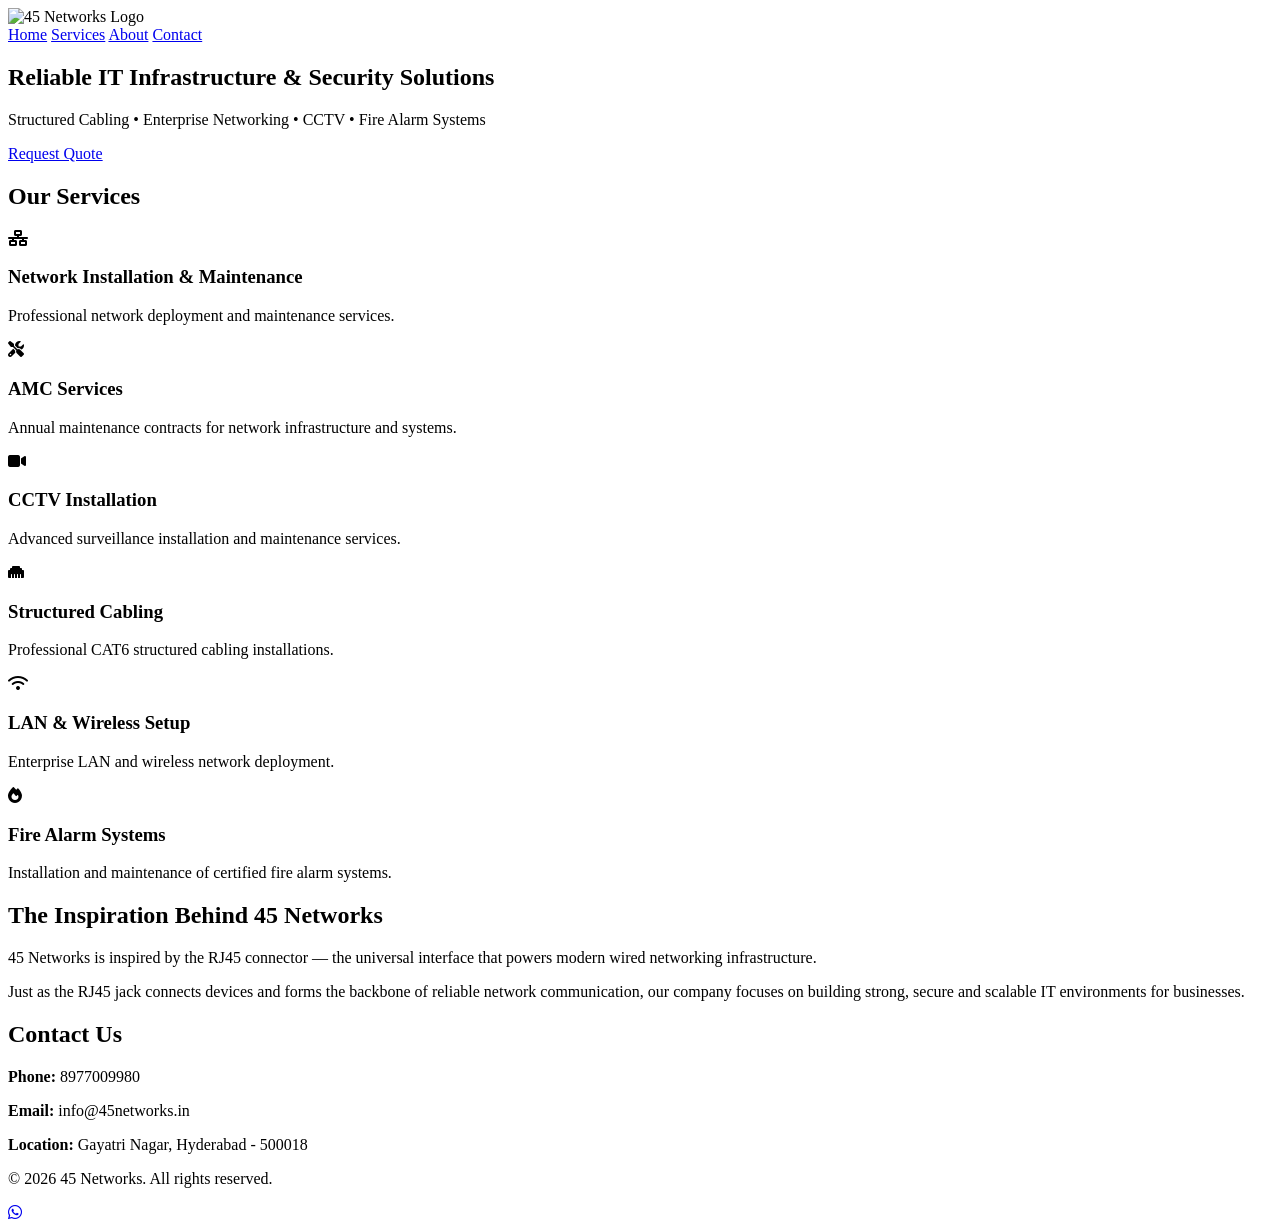
==== index.html @ cd9ead73 "Add files via upload" ====
<!DOCTYPE html>
<html lang="en">

<head>
<meta charset="UTF-8">
<meta name="viewport" content="width=device-width, initial-scale=1.0">

<title>45 Networks | IT Infrastructure Solutions</title>

<link rel="stylesheet" href="css/style.css">

<link rel="stylesheet"
href="https://cdnjs.cloudflare.com/ajax/libs/font-awesome/6.5.0/css/all.min.css">

</head>

<body>

<header>

<div class="container header-container">

<img src="images/logo.png" alt="45 Networks Logo" class="logo">

<nav>
<a href="#">Home</a>
<a href="#services">Services</a>
<a href="#about">About</a>
<a href="#contact">Contact</a>
</nav>

</div>

</header>


<section class="hero">

<div class="container">

<h1>Reliable IT Infrastructure & Security Solutions</h1>

<p>
Structured Cabling • Enterprise Networking • CCTV • Fire Alarm Systems
</p>

<a href="#contact" class="btn">Request Quote</a>

</div>

</section>


<section class="services" id="services">

<div class="container">

<h2>Our Services</h2>

<div class="grid">

<div class="card">
<i class="fa-solid fa-network-wired"></i>
<h3>Network Installation & Maintenance</h3>
<p>Professional network deployment and maintenance services.</p>
</div>

<div class="card">
<i class="fa-solid fa-screwdriver-wrench"></i>
<h3>AMC Services</h3>
<p>Annual maintenance contracts for network infrastructure and systems.</p>
</div>

<div class="card">
<i class="fa-solid fa-video"></i>
<h3>CCTV Installation</h3>
<p>Advanced surveillance installation and maintenance services.</p>
</div>

<div class="card">
<i class="fa-solid fa-ethernet"></i>
<h3>Structured Cabling</h3>
<p>Professional CAT6 structured cabling installations.</p>
</div>

<div class="card">
<i class="fa-solid fa-wifi"></i>
<h3>LAN & Wireless Setup</h3>
<p>Enterprise LAN and wireless network deployment.</p>
</div>

<div class="card">
<i class="fa-solid fa-fire"></i>
<h3>Fire Alarm Systems</h3>
<p>Installation and maintenance of certified fire alarm systems.</p>
</div>

</div>

</div>

</section>


<section class="about" id="about">

<div class="container">

<h2>The Inspiration Behind 45 Networks</h2>

<p>
45 Networks is inspired by the RJ45 connector — the universal interface
that powers modern wired networking infrastructure.
</p>

<p>
Just as the RJ45 jack connects devices and forms the backbone of
reliable network communication, our company focuses on building strong,
secure and scalable IT environments for businesses.
</p>

</div>

</section>


<section class="contact" id="contact">

<div class="container">

<h2>Contact Us</h2>

<p><strong>Phone:</strong> 8977009980</p>

<p><strong>Email:</strong> info@45networks.in</p>

<p><strong>Location:</strong> Gayatri Nagar, Hyderabad - 500018</p>

</div>

</section>


<footer>

<div class="container">

<p>© 2026 45 Networks. All rights reserved.</p>

</div>

</footer>


<a href="https://wa.me/918977009980" class="whatsapp">
<i class="fa-brands fa-whatsapp"></i>
</a>


</body>
</html>
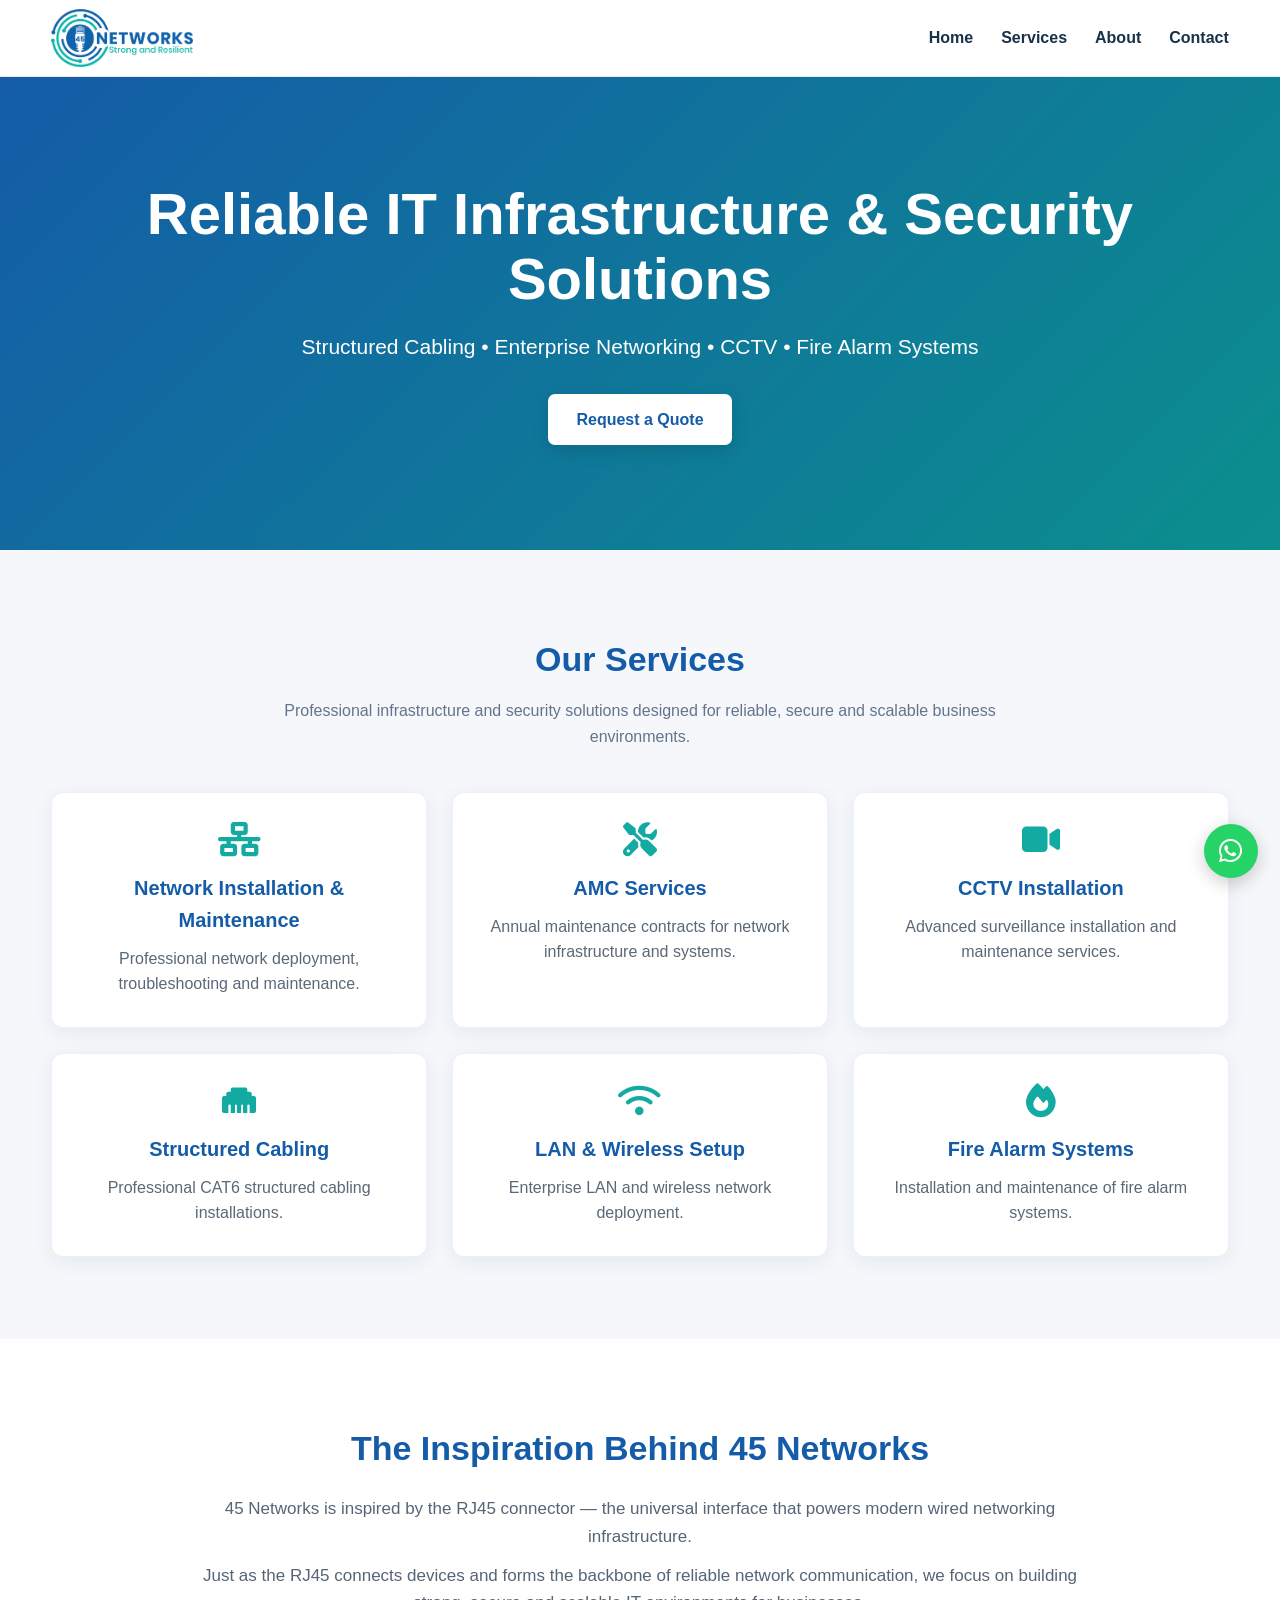
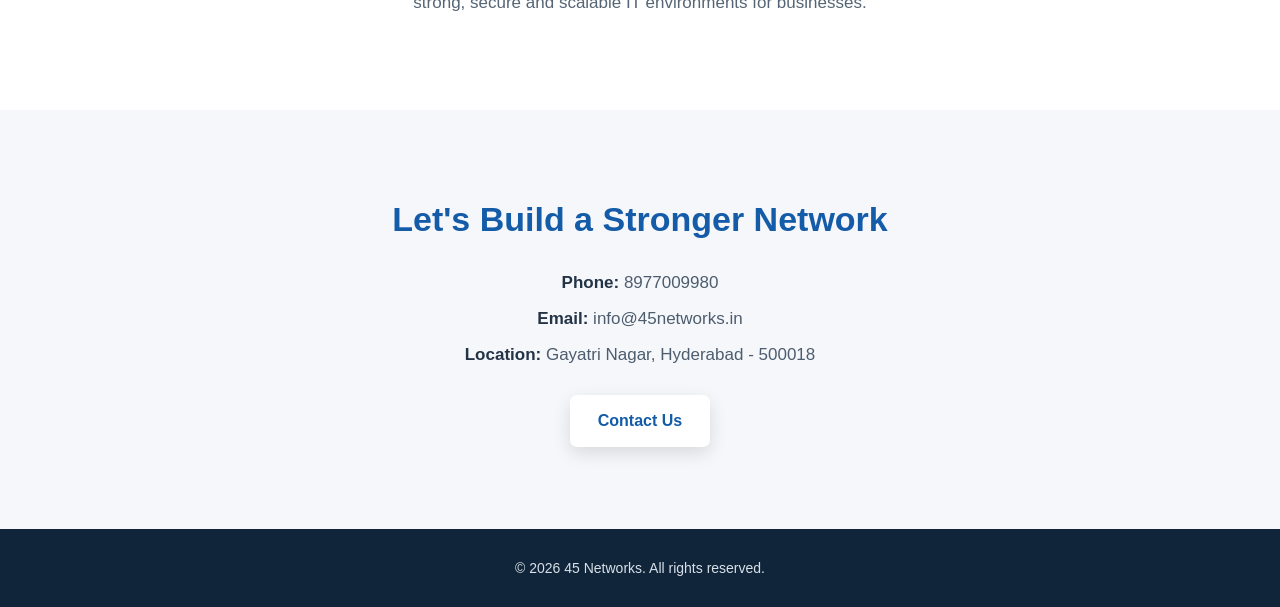
==== commit 22f12f69: "Add files via upload" ====
--- a/index.html
+++ b/index.html
@@ -1,161 +1,56 @@
 <!DOCTYPE html>
 <html lang="en">
-
 <head>
 <meta charset="UTF-8">
 <meta name="viewport" content="width=device-width, initial-scale=1.0">
+<title>45 Networks | IT Infrastructure & Security Solutions</title>
+<meta name="description" content="45 Networks provides enterprise networking, structured cabling, CCTV, fire alarm, LAN, wireless and AMC services.">
+<link rel="stylesheet" href="css/style.css">
+<link rel="stylesheet" href="https://cdnjs.cloudflare.com/ajax/libs/font-awesome/6.5.0/css/all.min.css">
+</head>
+<body>
+<header><div class="container header-container">
+<a href="index.html"><img src="images/logo.png" alt="45 Networks Logo" class="logo"></a>
+<nav>
+<a href="index.html">Home</a>
+<a href="services.html">Services</a>
+<a href="about.html">About</a>
+<a href="contact.html">Contact</a>
+</nav>
+</div></header>
 
-<title>45 Networks | IT Infrastructure Solutions</title>
+<section class="hero"><div class="container">
+<h1>Reliable IT Infrastructure &amp; Security Solutions</h1>
+<p>Structured Cabling &bull; Enterprise Networking &bull; CCTV &bull; Fire Alarm Systems</p>
+<a href="contact.html" class="btn">Request a Quote</a>
+</div></section>
 
-<link rel="stylesheet" href="css/style.css">
+<section class="services" id="services"><div class="container">
+<h2 class="section-title">Our Services</h2>
+<p class="section-subtitle">Professional infrastructure and security solutions designed for reliable, secure and scalable business environments.</p>
+<div class="grid">
+<div class="card"><i class="fa-solid fa-network-wired"></i><h3>Network Installation &amp; Maintenance</h3><p>Professional network deployment, troubleshooting and maintenance.</p></div>
+<div class="card"><i class="fa-solid fa-screwdriver-wrench"></i><h3>AMC Services</h3><p>Annual maintenance contracts for network infrastructure and systems.</p></div>
+<div class="card"><i class="fa-solid fa-video"></i><h3>CCTV Installation</h3><p>Advanced surveillance installation and maintenance services.</p></div>
+<div class="card"><i class="fa-solid fa-ethernet"></i><h3>Structured Cabling</h3><p>Professional CAT6 structured cabling installations.</p></div>
+<div class="card"><i class="fa-solid fa-wifi"></i><h3>LAN &amp; Wireless Setup</h3><p>Enterprise LAN and wireless network deployment.</p></div>
+<div class="card"><i class="fa-solid fa-fire"></i><h3>Fire Alarm Systems</h3><p>Installation and maintenance of fire alarm systems.</p></div>
+</div></div></section>
 
-<link rel="stylesheet"
-href="https://cdnjs.cloudflare.com/ajax/libs/font-awesome/6.5.0/css/all.min.css">
+<section class="about"><div class="container about-inner">
+<h2>The Inspiration Behind 45 Networks</h2>
+<p>45 Networks is inspired by the RJ45 connector — the universal interface that powers modern wired networking infrastructure.</p>
+<p>Just as the RJ45 connects devices and forms the backbone of reliable network communication, we focus on building strong, secure and scalable IT environments for businesses.</p>
+</div></section>
 
-</head>
+<section class="contact"><div class="container">
+<h2>Let's Build a Stronger Network</h2>
+<p><strong>Phone:</strong> 8977009980</p>
+<p><strong>Email:</strong> info@45networks.in</p>
+<p><strong>Location:</strong> Gayatri Nagar, Hyderabad - 500018</p>
+<a href="contact.html" class="btn" style="margin-top:18px">Contact Us</a>
+</div></section>
 
-<body>
-
-<header>
-
-<div class="container header-container">
-
-<img src="images/logo.png" alt="45 Networks Logo" class="logo">
-
-<nav>
-<a href="#">Home</a>
-<a href="#services">Services</a>
-<a href="#about">About</a>
-<a href="#contact">Contact</a>
-</nav>
-
-</div>
-
-</header>
-
-
-<section class="hero">
-
-<div class="container">
-
-<h1>Reliable IT Infrastructure & Security Solutions</h1>
-
-<p>
-Structured Cabling • Enterprise Networking • CCTV • Fire Alarm Systems
-</p>
-
-<a href="#contact" class="btn">Request Quote</a>
-
-</div>
-
-</section>
-
-
-<section class="services" id="services">
-
-<div class="container">
-
-<h2>Our Services</h2>
-
-<div class="grid">
-
-<div class="card">
-<i class="fa-solid fa-network-wired"></i>
-<h3>Network Installation & Maintenance</h3>
-<p>Professional network deployment and maintenance services.</p>
-</div>
-
-<div class="card">
-<i class="fa-solid fa-screwdriver-wrench"></i>
-<h3>AMC Services</h3>
-<p>Annual maintenance contracts for network infrastructure and systems.</p>
-</div>
-
-<div class="card">
-<i class="fa-solid fa-video"></i>
-<h3>CCTV Installation</h3>
-<p>Advanced surveillance installation and maintenance services.</p>
-</div>
-
-<div class="card">
-<i class="fa-solid fa-ethernet"></i>
-<h3>Structured Cabling</h3>
-<p>Professional CAT6 structured cabling installations.</p>
-</div>
-
-<div class="card">
-<i class="fa-solid fa-wifi"></i>
-<h3>LAN & Wireless Setup</h3>
-<p>Enterprise LAN and wireless network deployment.</p>
-</div>
-
-<div class="card">
-<i class="fa-solid fa-fire"></i>
-<h3>Fire Alarm Systems</h3>
-<p>Installation and maintenance of certified fire alarm systems.</p>
-</div>
-
-</div>
-
-</div>
-
-</section>
-
-
-<section class="about" id="about">
-
-<div class="container">
-
-<h2>The Inspiration Behind 45 Networks</h2>
-
-<p>
-45 Networks is inspired by the RJ45 connector — the universal interface
-that powers modern wired networking infrastructure.
-</p>
-
-<p>
-Just as the RJ45 jack connects devices and forms the backbone of
-reliable network communication, our company focuses on building strong,
-secure and scalable IT environments for businesses.
-</p>
-
-</div>
-
-</section>
-
-
-<section class="contact" id="contact">
-
-<div class="container">
-
-<h2>Contact Us</h2>
-
-<p><strong>Phone:</strong> 8977009980</p>
-
-<p><strong>Email:</strong> info@45networks.in</p>
-
-<p><strong>Location:</strong> Gayatri Nagar, Hyderabad - 500018</p>
-
-</div>
-
-</section>
-
-
-<footer>
-
-<div class="container">
-
-<p>© 2026 45 Networks. All rights reserved.</p>
-
-</div>
-
-</footer>
-
-
-<a href="https://wa.me/918977009980" class="whatsapp">
-<i class="fa-brands fa-whatsapp"></i>
-</a>
-
-
-</body>
-</html>+<footer><div class="container"><p>&copy; 2026 45 Networks. All rights reserved.</p></div></footer>
+<a href="https://wa.me/918977009980" class="whatsapp" aria-label="Chat on WhatsApp"><i class="fa-brands fa-whatsapp"></i></a>
+</body></html>
--- a/css/style.css
+++ b/css/style.css
@@ -0,0 +1,66 @@
+
+*{margin:0;padding:0;box-sizing:border-box}
+html{scroll-behavior:smooth}
+body{font-family:Arial,Helvetica,sans-serif;background:#f5f7fb;color:#243447;line-height:1.6}
+a{color:inherit}
+.container{width:min(92%,1200px);margin:auto}
+
+header{background:#fff;border-bottom:1px solid #e6ebf0;position:sticky;top:0;z-index:1000}
+.header-container{min-height:76px;display:flex;align-items:center;justify-content:space-between;gap:25px}
+.logo{display:block;width:auto;height:58px;max-width:330px;object-fit:contain}
+nav{display:flex;align-items:center;gap:28px}
+nav a{text-decoration:none;color:#18324a;font-weight:600}
+nav a:hover{color:#12aaa1}
+
+.hero{background:linear-gradient(135deg,#145ca8 0%,#0b8f8d 100%);color:#fff;padding:105px 0;text-align:center}
+.hero h1{font-size:clamp(34px,5vw,58px);line-height:1.12;margin-bottom:18px}
+.hero p{font-size:clamp(17px,2vw,21px);margin:0 auto 30px;max-width:850px}
+.btn{display:inline-block;background:#fff;color:#145ca8;padding:13px 28px;border-radius:7px;text-decoration:none;font-weight:700;box-shadow:0 6px 18px rgba(0,0,0,.12)}
+.btn:hover{background:#eafaf8;color:#0b8f8d}
+
+section{scroll-margin-top:90px}
+.services{padding:82px 0}
+.section-title{text-align:center;color:#145ca8;font-size:34px;margin-bottom:12px}
+.section-subtitle{text-align:center;color:#64748b;max-width:760px;margin:0 auto 42px}
+.grid{display:grid;grid-template-columns:repeat(3,1fr);gap:25px}
+.card{background:#fff;padding:30px 25px;border-radius:12px;box-shadow:0 5px 20px rgba(20,45,70,.07);border:1px solid #edf1f5;text-align:center;transition:.2s}
+.card:hover{transform:translateY(-4px);box-shadow:0 10px 28px rgba(20,45,70,.12)}
+.card i{font-size:34px;color:#12aaa1;margin-bottom:15px}
+.card h3{color:#145ca8;margin-bottom:10px;font-size:20px}
+.card p{color:#5b6876}
+
+.about{padding:82px 0;background:#fff}
+.about-inner{max-width:900px;margin:auto;text-align:center}
+.about h2{color:#145ca8;font-size:34px;margin-bottom:20px}
+.about p{color:#566575;margin:12px 0;font-size:17px}
+
+.contact{padding:82px 0;text-align:center;background:#f5f7fb}
+.contact h2{color:#145ca8;font-size:34px;margin-bottom:22px}
+.contact p{font-size:17px;margin:9px 0;color:#4d5d6d}
+.contact strong{color:#243447}
+
+.page-hero{padding:70px 0;background:linear-gradient(135deg,#145ca8,#0b8f8d);color:#fff;text-align:center}
+.page-hero h1{font-size:44px;margin-bottom:10px}
+.page-content{padding:75px 0;min-height:55vh}
+.page-content h2{color:#145ca8;margin:30px 0 10px}
+.page-content p{color:#566575;margin:10px 0}
+
+footer{background:#10243a;color:#d7e0e8;text-align:center;padding:28px 0}
+footer p{font-size:14px}
+
+.whatsapp{position:fixed;right:22px;bottom:22px;width:54px;height:54px;display:grid;place-items:center;background:#25D366;color:#fff;font-size:27px;border-radius:50%;text-decoration:none;box-shadow:0 5px 18px rgba(0,0,0,.2);z-index:1100}
+.whatsapp:hover{transform:scale(1.05)}
+
+@media(max-width:850px){
+ .grid{grid-template-columns:repeat(2,1fr)}
+ .header-container{flex-direction:column;padding:12px 0}
+ nav{gap:16px;flex-wrap:wrap;justify-content:center}
+ .hero{padding:80px 0}
+}
+@media(max-width:600px){
+ .grid{grid-template-columns:1fr}
+ .logo{height:50px;max-width:300px}
+ nav{font-size:14px}
+ .hero h1{font-size:35px}
+ .page-hero h1{font-size:36px}
+}
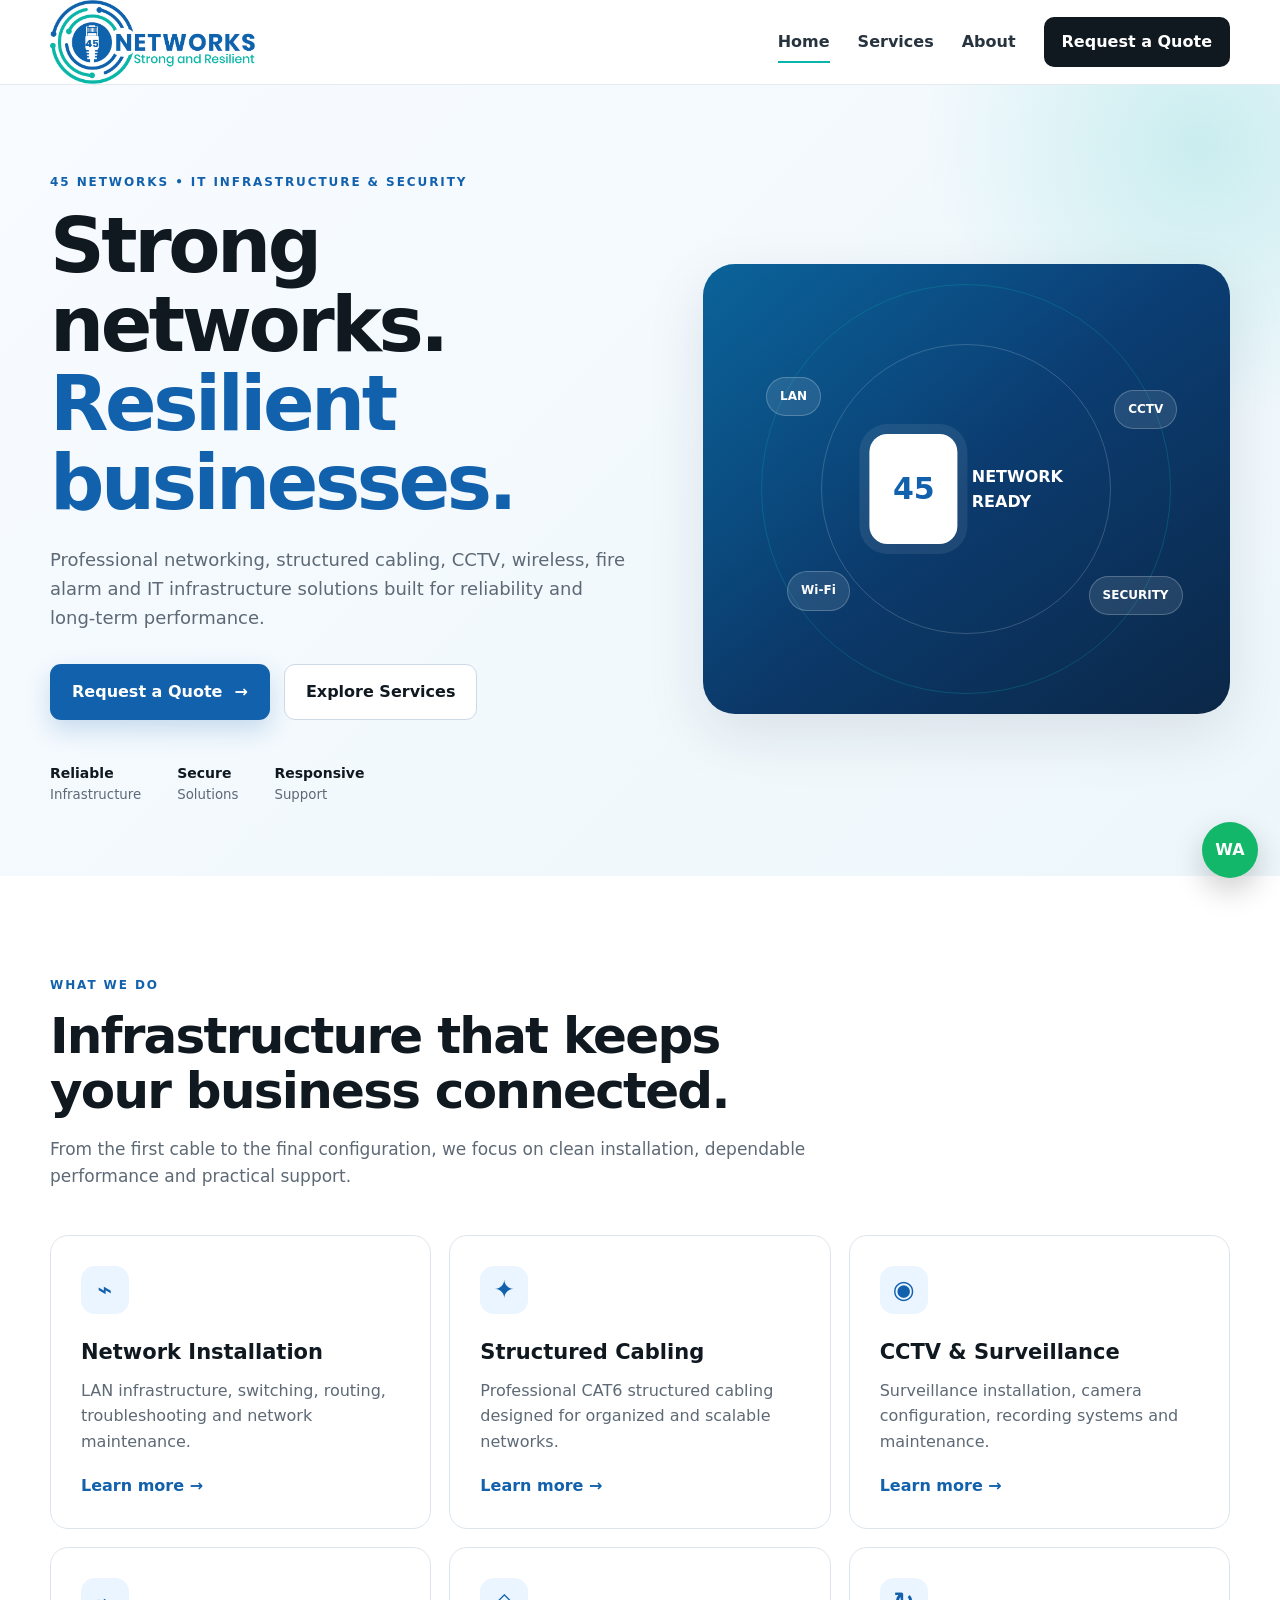
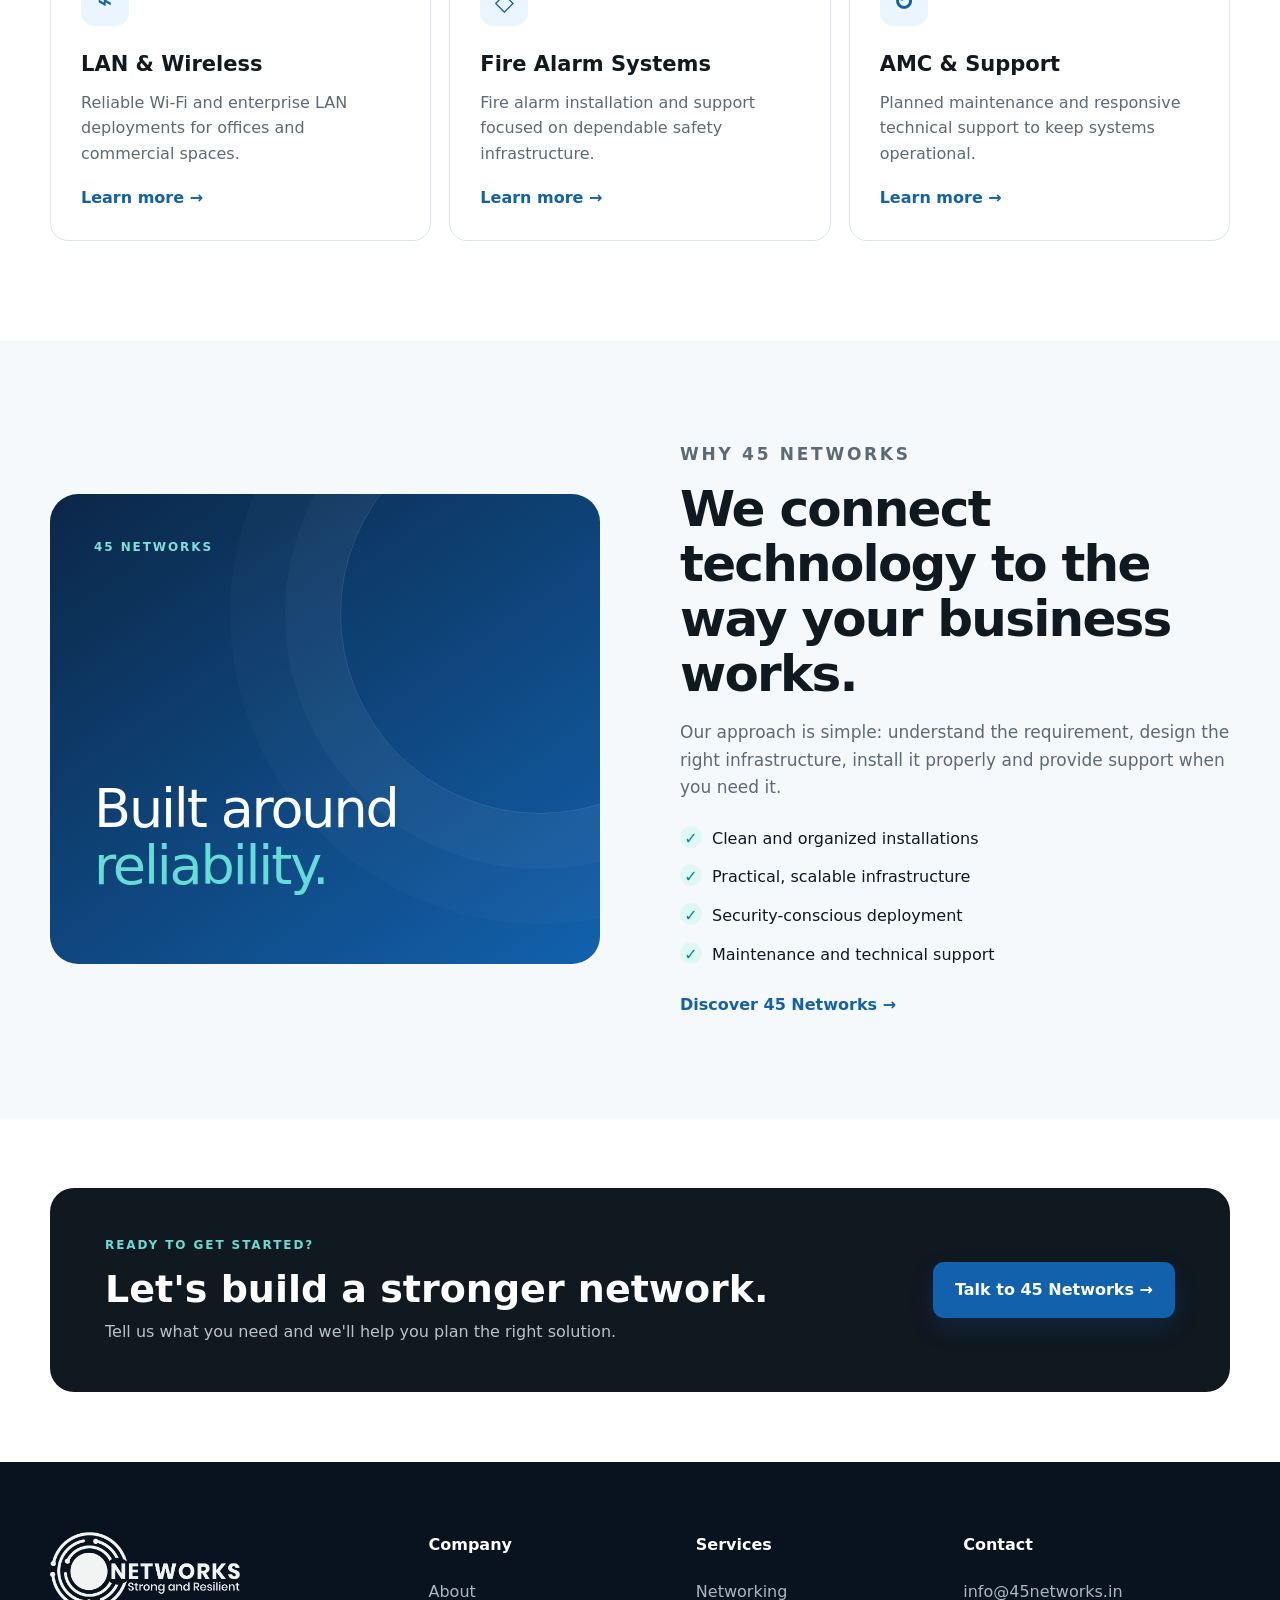
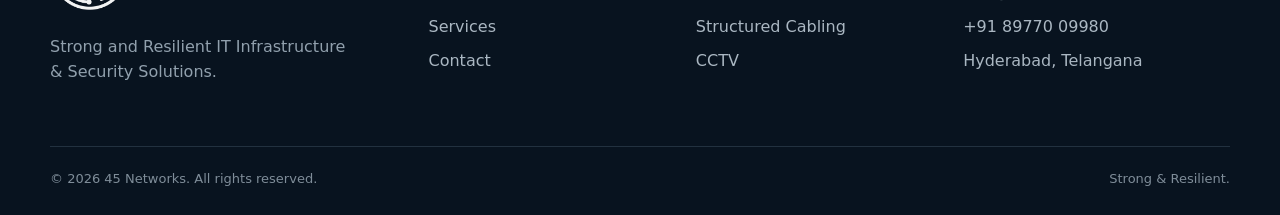
==== commit a01c7afd: "Add files via upload" ====
--- a/index.html
+++ b/index.html
@@ -1,56 +1,138 @@
 <!DOCTYPE html>
 <html lang="en">
 <head>
-<meta charset="UTF-8">
-<meta name="viewport" content="width=device-width, initial-scale=1.0">
-<title>45 Networks | IT Infrastructure & Security Solutions</title>
-<meta name="description" content="45 Networks provides enterprise networking, structured cabling, CCTV, fire alarm, LAN, wireless and AMC services.">
-<link rel="stylesheet" href="css/style.css">
-<link rel="stylesheet" href="https://cdnjs.cloudflare.com/ajax/libs/font-awesome/6.5.0/css/all.min.css">
+  <meta charset="UTF-8">
+  <meta name="viewport" content="width=device-width, initial-scale=1.0">
+  <title>45 Networks | Strong & Resilient IT Infrastructure</title>
+  <meta name="description" content="45 Networks delivers reliable networking, structured cabling, CCTV, fire alarm, wireless and IT infrastructure solutions.">
+  <link rel="stylesheet" href="css/style.css">
 </head>
 <body>
-<header><div class="container header-container">
-<a href="index.html"><img src="images/logo.png" alt="45 Networks Logo" class="logo"></a>
-<nav>
-<a href="index.html">Home</a>
-<a href="services.html">Services</a>
-<a href="about.html">About</a>
-<a href="contact.html">Contact</a>
-</nav>
-</div></header>
+<header class="site-header">
+  <div class="container nav-wrap">
+    <a class="brand" href="index.html"><img src="images/logo.png" alt="45 Networks"></a>
+    <button class="menu-toggle" aria-label="Open menu">☰</button>
+    <nav class="nav" id="mainNav">
+      <a class="active" href="index.html">Home</a>
+      <a href="services.html">Services</a>
+      <a href="about.html">About</a>
+      <a href="contact.html" class="nav-cta">Request a Quote</a>
+    </nav>
+  </div>
+</header>
 
-<section class="hero"><div class="container">
-<h1>Reliable IT Infrastructure &amp; Security Solutions</h1>
-<p>Structured Cabling &bull; Enterprise Networking &bull; CCTV &bull; Fire Alarm Systems</p>
-<a href="contact.html" class="btn">Request a Quote</a>
-</div></section>
+<main>
+<section class="hero">
+  <div class="hero-glow"></div>
+  <div class="container hero-grid">
+    <div class="hero-copy">
+      <p class="eyebrow">45 NETWORKS • IT INFRASTRUCTURE & SECURITY</p>
+      <h1>Strong networks.<br><span>Resilient businesses.</span></h1>
+      <p class="hero-text">Professional networking, structured cabling, CCTV, wireless, fire alarm and IT infrastructure solutions built for reliability and long-term performance.</p>
+      <div class="hero-actions">
+        <a class="btn btn-primary" href="contact.html">Request a Quote <span>→</span></a>
+        <a class="btn btn-ghost" href="services.html">Explore Services</a>
+      </div>
+      <div class="trust-row">
+        <div><strong>Reliable</strong><small>Infrastructure</small></div>
+        <div><strong>Secure</strong><small>Solutions</small></div>
+        <div><strong>Responsive</strong><small>Support</small></div>
+      </div>
+    </div>
+    <div class="hero-card">
+      <div class="network-orbit orbit-1"></div>
+      <div class="network-orbit orbit-2"></div>
+      <div class="network-center"><div class="rj45">45</div><span>NETWORK<br>READY</span></div>
+      <div class="node node-a">LAN</div>
+      <div class="node node-b">CCTV</div>
+      <div class="node node-c">Wi-Fi</div>
+      <div class="node node-d">SECURITY</div>
+    </div>
+  </div>
+</section>
 
-<section class="services" id="services"><div class="container">
-<h2 class="section-title">Our Services</h2>
-<p class="section-subtitle">Professional infrastructure and security solutions designed for reliable, secure and scalable business environments.</p>
-<div class="grid">
-<div class="card"><i class="fa-solid fa-network-wired"></i><h3>Network Installation &amp; Maintenance</h3><p>Professional network deployment, troubleshooting and maintenance.</p></div>
-<div class="card"><i class="fa-solid fa-screwdriver-wrench"></i><h3>AMC Services</h3><p>Annual maintenance contracts for network infrastructure and systems.</p></div>
-<div class="card"><i class="fa-solid fa-video"></i><h3>CCTV Installation</h3><p>Advanced surveillance installation and maintenance services.</p></div>
-<div class="card"><i class="fa-solid fa-ethernet"></i><h3>Structured Cabling</h3><p>Professional CAT6 structured cabling installations.</p></div>
-<div class="card"><i class="fa-solid fa-wifi"></i><h3>LAN &amp; Wireless Setup</h3><p>Enterprise LAN and wireless network deployment.</p></div>
-<div class="card"><i class="fa-solid fa-fire"></i><h3>Fire Alarm Systems</h3><p>Installation and maintenance of fire alarm systems.</p></div>
-</div></div></section>
+<section class="section">
+  <div class="container">
+    <div class="section-heading">
+      <p class="eyebrow">WHAT WE DO</p>
+      <h2>Infrastructure that keeps your business connected.</h2>
+      <p>From the first cable to the final configuration, we focus on clean installation, dependable performance and practical support.</p>
+    </div>
+    <div class="service-grid">
+      <article class="service-card">
+        <div class="icon">⌁</div><h3>Network Installation</h3>
+        <p>LAN infrastructure, switching, routing, troubleshooting and network maintenance.</p>
+        <a href="services.html#network">Learn more →</a>
+      </article>
+      <article class="service-card">
+        <div class="icon">✦</div><h3>Structured Cabling</h3>
+        <p>Professional CAT6 structured cabling designed for organized and scalable networks.</p>
+        <a href="services.html#cabling">Learn more →</a>
+      </article>
+      <article class="service-card">
+        <div class="icon">◉</div><h3>CCTV & Surveillance</h3>
+        <p>Surveillance installation, camera configuration, recording systems and maintenance.</p>
+        <a href="services.html#cctv">Learn more →</a>
+      </article>
+      <article class="service-card">
+        <div class="icon">⌁</div><h3>LAN & Wireless</h3>
+        <p>Reliable Wi-Fi and enterprise LAN deployments for offices and commercial spaces.</p>
+        <a href="services.html#wireless">Learn more →</a>
+      </article>
+      <article class="service-card">
+        <div class="icon">◇</div><h3>Fire Alarm Systems</h3>
+        <p>Fire alarm installation and support focused on dependable safety infrastructure.</p>
+        <a href="services.html#fire">Learn more →</a>
+      </article>
+      <article class="service-card">
+        <div class="icon">↻</div><h3>AMC & Support</h3>
+        <p>Planned maintenance and responsive technical support to keep systems operational.</p>
+        <a href="services.html#amc">Learn more →</a>
+      </article>
+    </div>
+  </div>
+</section>
 
-<section class="about"><div class="container about-inner">
-<h2>The Inspiration Behind 45 Networks</h2>
-<p>45 Networks is inspired by the RJ45 connector — the universal interface that powers modern wired networking infrastructure.</p>
-<p>Just as the RJ45 connects devices and forms the backbone of reliable network communication, we focus on building strong, secure and scalable IT environments for businesses.</p>
-</div></section>
+<section class="split-section">
+  <div class="container split-grid">
+    <div class="visual-panel">
+      <div class="panel-label">45 NETWORKS</div>
+      <div class="panel-title">Built around<br><span>reliability.</span></div>
+      <div class="panel-lines"></div>
+    </div>
+    <div class="split-copy">
+      <p class="eyebrow">WHY 45 NETWORKS</p>
+      <h2>We connect technology to the way your business works.</h2>
+      <p>Our approach is simple: understand the requirement, design the right infrastructure, install it properly and provide support when you need it.</p>
+      <ul class="check-list">
+        <li>Clean and organized installations</li>
+        <li>Practical, scalable infrastructure</li>
+        <li>Security-conscious deployment</li>
+        <li>Maintenance and technical support</li>
+      </ul>
+      <a class="text-link" href="about.html">Discover 45 Networks →</a>
+    </div>
+  </div>
+</section>
 
-<section class="contact"><div class="container">
-<h2>Let's Build a Stronger Network</h2>
-<p><strong>Phone:</strong> 8977009980</p>
-<p><strong>Email:</strong> info@45networks.in</p>
-<p><strong>Location:</strong> Gayatri Nagar, Hyderabad - 500018</p>
-<a href="contact.html" class="btn" style="margin-top:18px">Contact Us</a>
-</div></section>
+<section class="cta-section">
+  <div class="container cta-box">
+    <div><p class="eyebrow">READY TO GET STARTED?</p><h2>Let's build a stronger network.</h2><p>Tell us what you need and we'll help you plan the right solution.</p></div>
+    <a class="btn btn-primary" href="contact.html">Talk to 45 Networks →</a>
+  </div>
+</section>
+</main>
 
-<footer><div class="container"><p>&copy; 2026 45 Networks. All rights reserved.</p></div></footer>
-<a href="https://wa.me/918977009980" class="whatsapp" aria-label="Chat on WhatsApp"><i class="fa-brands fa-whatsapp"></i></a>
-</body></html>+<footer class="footer">
+  <div class="container footer-grid">
+    <div><img src="images/logo.png" class="footer-logo" alt="45 Networks"><p>Strong and Resilient IT Infrastructure & Security Solutions.</p></div>
+    <div><h4>Company</h4><a href="about.html">About</a><a href="services.html">Services</a><a href="contact.html">Contact</a></div>
+    <div><h4>Services</h4><a href="services.html#network">Networking</a><a href="services.html#cabling">Structured Cabling</a><a href="services.html#cctv">CCTV</a></div>
+    <div><h4>Contact</h4><a href="mailto:info@45networks.in">info@45networks.in</a><a href="tel:+918977009980">+91 89770 09980</a><a href="contact.html">Hyderabad, Telangana</a></div>
+  </div>
+  <div class="container footer-bottom"><span>© 2026 45 Networks. All rights reserved.</span><span>Strong & Resilient.</span></div>
+</footer>
+<a class="whatsapp" href="https://wa.me/918977009980" aria-label="WhatsApp">WA</a>
+<script src="js/main.js"></script>
+</body>
+</html>
--- a/css/style.css
+++ b/css/style.css
@@ -1,66 +1,20 @@
-
-*{margin:0;padding:0;box-sizing:border-box}
-html{scroll-behavior:smooth}
-body{font-family:Arial,Helvetica,sans-serif;background:#f5f7fb;color:#243447;line-height:1.6}
-a{color:inherit}
-.container{width:min(92%,1200px);margin:auto}
-
-header{background:#fff;border-bottom:1px solid #e6ebf0;position:sticky;top:0;z-index:1000}
-.header-container{min-height:76px;display:flex;align-items:center;justify-content:space-between;gap:25px}
-.logo{display:block;width:auto;height:58px;max-width:330px;object-fit:contain}
-nav{display:flex;align-items:center;gap:28px}
-nav a{text-decoration:none;color:#18324a;font-weight:600}
-nav a:hover{color:#12aaa1}
-
-.hero{background:linear-gradient(135deg,#145ca8 0%,#0b8f8d 100%);color:#fff;padding:105px 0;text-align:center}
-.hero h1{font-size:clamp(34px,5vw,58px);line-height:1.12;margin-bottom:18px}
-.hero p{font-size:clamp(17px,2vw,21px);margin:0 auto 30px;max-width:850px}
-.btn{display:inline-block;background:#fff;color:#145ca8;padding:13px 28px;border-radius:7px;text-decoration:none;font-weight:700;box-shadow:0 6px 18px rgba(0,0,0,.12)}
-.btn:hover{background:#eafaf8;color:#0b8f8d}
-
-section{scroll-margin-top:90px}
-.services{padding:82px 0}
-.section-title{text-align:center;color:#145ca8;font-size:34px;margin-bottom:12px}
-.section-subtitle{text-align:center;color:#64748b;max-width:760px;margin:0 auto 42px}
-.grid{display:grid;grid-template-columns:repeat(3,1fr);gap:25px}
-.card{background:#fff;padding:30px 25px;border-radius:12px;box-shadow:0 5px 20px rgba(20,45,70,.07);border:1px solid #edf1f5;text-align:center;transition:.2s}
-.card:hover{transform:translateY(-4px);box-shadow:0 10px 28px rgba(20,45,70,.12)}
-.card i{font-size:34px;color:#12aaa1;margin-bottom:15px}
-.card h3{color:#145ca8;margin-bottom:10px;font-size:20px}
-.card p{color:#5b6876}
-
-.about{padding:82px 0;background:#fff}
-.about-inner{max-width:900px;margin:auto;text-align:center}
-.about h2{color:#145ca8;font-size:34px;margin-bottom:20px}
-.about p{color:#566575;margin:12px 0;font-size:17px}
-
-.contact{padding:82px 0;text-align:center;background:#f5f7fb}
-.contact h2{color:#145ca8;font-size:34px;margin-bottom:22px}
-.contact p{font-size:17px;margin:9px 0;color:#4d5d6d}
-.contact strong{color:#243447}
-
-.page-hero{padding:70px 0;background:linear-gradient(135deg,#145ca8,#0b8f8d);color:#fff;text-align:center}
-.page-hero h1{font-size:44px;margin-bottom:10px}
-.page-content{padding:75px 0;min-height:55vh}
-.page-content h2{color:#145ca8;margin:30px 0 10px}
-.page-content p{color:#566575;margin:10px 0}
-
-footer{background:#10243a;color:#d7e0e8;text-align:center;padding:28px 0}
-footer p{font-size:14px}
-
-.whatsapp{position:fixed;right:22px;bottom:22px;width:54px;height:54px;display:grid;place-items:center;background:#25D366;color:#fff;font-size:27px;border-radius:50%;text-decoration:none;box-shadow:0 5px 18px rgba(0,0,0,.2);z-index:1100}
-.whatsapp:hover{transform:scale(1.05)}
-
-@media(max-width:850px){
- .grid{grid-template-columns:repeat(2,1fr)}
- .header-container{flex-direction:column;padding:12px 0}
- nav{gap:16px;flex-wrap:wrap;justify-content:center}
- .hero{padding:80px 0}
+:root{
+--blue:#1261ad;--blue2:#0b4f95;--teal:#08b5ad;--ink:#101820;--muted:#5d6975;--line:#dce5ed;--bg:#f6f9fc;--white:#fff;
+--shadow:0 20px 60px rgba(16,34,53,.10);--radius:20px;
 }
-@media(max-width:600px){
- .grid{grid-template-columns:1fr}
- .logo{height:50px;max-width:300px}
- nav{font-size:14px}
- .hero h1{font-size:35px}
- .page-hero h1{font-size:36px}
-}
+*{box-sizing:border-box}html{scroll-behavior:smooth}body{margin:0;font-family:Inter,ui-sans-serif,system-ui,-apple-system,BlinkMacSystemFont,"Segoe UI",sans-serif;color:var(--ink);background:#fff;line-height:1.6}
+a{color:inherit;text-decoration:none}.container{width:min(1180px,calc(100% - 40px));margin:auto}.site-header{position:sticky;top:0;z-index:20;background:rgba(255,255,255,.94);backdrop-filter:blur(14px);border-bottom:1px solid rgba(220,229,237,.8)}
+.nav-wrap{min-height:82px;display:flex;align-items:center;justify-content:space-between;gap:30px}.brand img{width:205px;display:block}.nav{display:flex;align-items:center;gap:28px;font-weight:650}.nav a{color:#27333e;position:relative}.nav a:not(.nav-cta):after{content:"";position:absolute;left:0;bottom:-8px;width:0;height:2px;background:var(--teal);transition:.25s}.nav a:hover:after,.nav a.active:not(.nav-cta):after{width:100%}.nav-cta{background:var(--ink);color:#fff!important;padding:12px 18px;border-radius:10px}.menu-toggle{display:none;border:0;background:transparent;font-size:28px}
+.hero{position:relative;overflow:hidden;background:linear-gradient(135deg,#f8fbff 0%,#edf7fb 100%);padding:88px 0 70px}.hero:before{content:"";position:absolute;right:-220px;top:-240px;width:600px;height:600px;border-radius:50%;background:radial-gradient(circle,rgba(8,181,173,.17),transparent 65%)}.hero-grid{display:grid;grid-template-columns:1.05fr .95fr;gap:70px;align-items:center}.eyebrow{font-size:12px;letter-spacing:.16em;font-weight:800;color:var(--blue);margin:0 0 14px}.hero h1,.page-hero h1{font-size:clamp(44px,6vw,76px);line-height:1.04;letter-spacing:-.045em;margin:0 0 24px}.hero h1 span,.page-hero h1 span{color:var(--blue)}.hero-text{font-size:18px;color:var(--muted);max-width:680px}.hero-actions{display:flex;gap:14px;margin:32px 0}.btn{display:inline-flex;align-items:center;justify-content:center;gap:12px;padding:14px 21px;border-radius:11px;font-weight:800;border:1px solid transparent;cursor:pointer}.btn-primary{background:var(--blue);color:#fff;box-shadow:0 10px 25px rgba(18,97,173,.2)}.btn-primary:hover{background:var(--blue2);transform:translateY(-1px)}.btn-ghost{border-color:#cdd9e4;background:#fff}.trust-row{display:flex;gap:36px;margin-top:42px}.trust-row div{display:grid}.trust-row strong{font-size:14px}.trust-row small{color:var(--muted)}.hero-card{height:450px;position:relative;border-radius:32px;background:linear-gradient(145deg,#0b4f95,#0b2747);box-shadow:var(--shadow);overflow:hidden}.hero-card:after{content:"";position:absolute;inset:0;background:linear-gradient(135deg,rgba(8,181,173,.2),transparent 50%)}.network-orbit{position:absolute;border:1px solid rgba(255,255,255,.18);border-radius:50%;left:50%;top:50%;transform:translate(-50%,-50%)}.orbit-1{width:290px;height:290px}.orbit-2{width:410px;height:410px;border-color:rgba(8,181,173,.25)}.network-center{position:absolute;left:50%;top:50%;transform:translate(-50%,-50%);display:flex;align-items:center;gap:14px;color:#fff;font-weight:800;z-index:2}.rj45{width:88px;height:110px;border-radius:18px;background:#fff;color:var(--blue);display:grid;place-items:center;font-size:30px;box-shadow:0 0 0 10px rgba(255,255,255,.08)}.node{position:absolute;padding:9px 13px;border-radius:999px;background:rgba(255,255,255,.1);border:1px solid rgba(255,255,255,.22);color:#fff;font-size:12px;font-weight:800;z-index:2}.node-a{left:12%;top:25%}.node-b{right:10%;top:28%}.node-c{left:16%;bottom:23%}.node-d{right:9%;bottom:22%}
+.section{padding:100px 0}.section-heading{max-width:760px;margin-bottom:45px}.section-heading h2,.split-copy h2,.story-grid h2,.values-section h2{font-size:clamp(32px,4vw,50px);line-height:1.1;letter-spacing:-.035em;margin:0 0 15px}.section-heading>p:last-child,.split-copy>p{color:var(--muted);font-size:17px}.service-grid{display:grid;grid-template-columns:repeat(3,1fr);gap:18px}.service-card{padding:30px;border:1px solid var(--line);border-radius:18px;background:#fff;transition:.25s}.service-card:hover{transform:translateY(-5px);box-shadow:var(--shadow);border-color:#c4d8e9}.icon{width:48px;height:48px;border-radius:14px;background:#eaf5ff;color:var(--blue);display:grid;place-items:center;font-size:25px;font-weight:900}.service-card h3{font-size:21px;margin:22px 0 8px}.service-card p{color:var(--muted);margin:0 0 18px}.service-card a,.text-link{color:var(--blue);font-weight:800}
+.split-section{background:var(--bg);padding:100px 0}.split-grid{display:grid;grid-template-columns:1fr 1fr;gap:80px;align-items:center}.visual-panel{min-height:470px;border-radius:28px;background:linear-gradient(145deg,#0b2747,#1261ad);color:#fff;position:relative;overflow:hidden;padding:44px}.panel-label{font-size:12px;letter-spacing:.16em;font-weight:800;color:#7de0da}.panel-title{font-size:54px;line-height:1.05;letter-spacing:-.04em;position:absolute;left:44px;bottom:70px}.panel-title span{color:#65ddd6}.panel-lines{position:absolute;width:400px;height:400px;border:1px solid rgba(255,255,255,.12);border-radius:50%;right:-140px;top:-80px;box-shadow:0 0 0 55px rgba(255,255,255,.03),0 0 0 110px rgba(255,255,255,.02)}
+.check-list{padding:0;list-style:none;display:grid;gap:13px;margin:25px 0}.check-list li:before{content:"✓";display:inline-grid;place-items:center;width:22px;height:22px;border-radius:50%;background:#e0f8f5;color:#008f89;margin-right:10px;font-weight:900}
+.cta-section{padding:70px 0}.cta-box{border-radius:24px;background:var(--ink);color:#fff;padding:48px 55px;display:flex;justify-content:space-between;align-items:center;gap:30px}.cta-box h2{font-size:38px;line-height:1.1;margin:0 0 8px}.cta-box p:not(.eyebrow){color:#b8c3ce;margin:0}.cta-box .eyebrow{color:#65ddd6}
+.footer{background:#08131f;color:#c7d1da;padding:70px 0 25px}.footer-grid{display:grid;grid-template-columns:1.5fr 1fr 1fr 1.2fr;gap:45px}.footer-logo{width:190px;filter:brightness(0) invert(1);opacity:.95}.footer p{color:#91a0ad;max-width:300px}.footer h4{color:#fff;margin-top:0}.footer a{display:block;color:#aab7c2;margin:9px 0}.footer a:hover{color:#65ddd6}.footer-bottom{border-top:1px solid #22313f;margin-top:45px;padding-top:22px;display:flex;justify-content:space-between;font-size:13px;color:#7f8d99}
+.page-hero{background:linear-gradient(135deg,#f8fbff,#eaf7f7);padding:95px 0 80px}.page-hero p:last-child{font-size:18px;color:var(--muted);max-width:700px}
+.services-list{padding-top:70px}.service-row{display:grid;grid-template-columns:120px 1fr;gap:40px;padding:55px 0;border-bottom:1px solid var(--line);scroll-margin-top:100px}.service-number{font-size:18px;font-weight:900;color:var(--teal)}.service-row h2{font-size:36px;margin:0 0 12px;letter-spacing:-.03em}.service-row p{color:var(--muted);max-width:800px;font-size:17px}.service-row ul{display:flex;flex-wrap:wrap;gap:10px 30px;padding:0;list-style:none;color:#344350;font-weight:650}.service-row li:before{content:"•";color:var(--teal);margin-right:8px}
+.story-grid{display:grid;grid-template-columns:.9fr 1.1fr;gap:90px}.story-grid p{color:var(--muted);font-size:18px}.values-section{padding:100px 0;background:var(--bg)}.values-grid{display:grid;grid-template-columns:repeat(4,1fr);gap:20px}.values-grid>div{background:#fff;border:1px solid var(--line);padding:28px;border-radius:18px}.values-grid b{color:var(--teal)}.values-grid h3{font-size:22px;margin:22px 0 7px}.values-grid p{color:var(--muted)}
+.contact-grid{display:grid;grid-template-columns:.8fr 1.2fr;gap:80px}.contact-info h2{font-size:42px;line-height:1.1;margin-top:0}.contact-item{border-top:1px solid var(--line);padding:18px 0}.contact-item span{display:block;font-size:11px;font-weight:900;letter-spacing:.15em;color:var(--muted);margin-bottom:4px}.contact-item a{color:var(--blue);font-weight:750}.quote-form{background:var(--bg);border:1px solid var(--line);padding:35px;border-radius:22px}.quote-form h2{margin-top:0}.quote-form label{display:grid;gap:6px;font-weight:700;font-size:14px;margin:15px 0}.quote-form input,.quote-form select,.quote-form textarea{font:inherit;padding:12px 14px;border:1px solid #cbd7e2;border-radius:10px;background:#fff;outline:none}.quote-form input:focus,.quote-form select:focus,.quote-form textarea:focus{border-color:var(--blue);box-shadow:0 0 0 3px rgba(18,97,173,.1)}.quote-form small{display:block;color:var(--muted);margin-top:12px}
+.whatsapp{position:fixed;right:22px;bottom:22px;width:56px;height:56px;border-radius:50%;background:#12b76a;color:#fff;display:grid;place-items:center;font-weight:900;box-shadow:0 12px 30px rgba(0,0,0,.2);z-index:30}
+@media(max-width:900px){.hero-grid,.split-grid,.story-grid,.contact-grid{grid-template-columns:1fr}.hero-card{height:390px}.service-grid{grid-template-columns:repeat(2,1fr)}.values-grid{grid-template-columns:repeat(2,1fr)}.footer-grid{grid-template-columns:repeat(2,1fr)}.cta-box{align-items:flex-start;flex-direction:column}.split-grid{gap:40px}}
+@media(max-width:680px){.container{width:min(100% - 28px,1180px)}.nav{display:none;position:absolute;left:14px;right:14px;top:76px;background:#fff;border:1px solid var(--line);padding:15px;border-radius:14px;box-shadow:var(--shadow);flex-direction:column;align-items:stretch}.nav.open{display:flex}.nav a{padding:10px}.menu-toggle{display:block}.brand img{width:175px}.hero{padding-top:60px}.hero h1,.page-hero h1{font-size:45px}.hero-actions{flex-direction:column}.btn{width:100%}.trust-row{gap:18px;flex-wrap:wrap}.service-grid,.values-grid,.footer-grid{grid-template-columns:1fr}.service-row{grid-template-columns:1fr;gap:8px}.service-row h2{font-size:29px}.visual-panel{min-height:360px}.panel-title{font-size:43px;left:30px}.cta-box{padding:35px 28px}.cta-box h2{font-size:31px}.footer-bottom{flex-direction:column;gap:8px}}
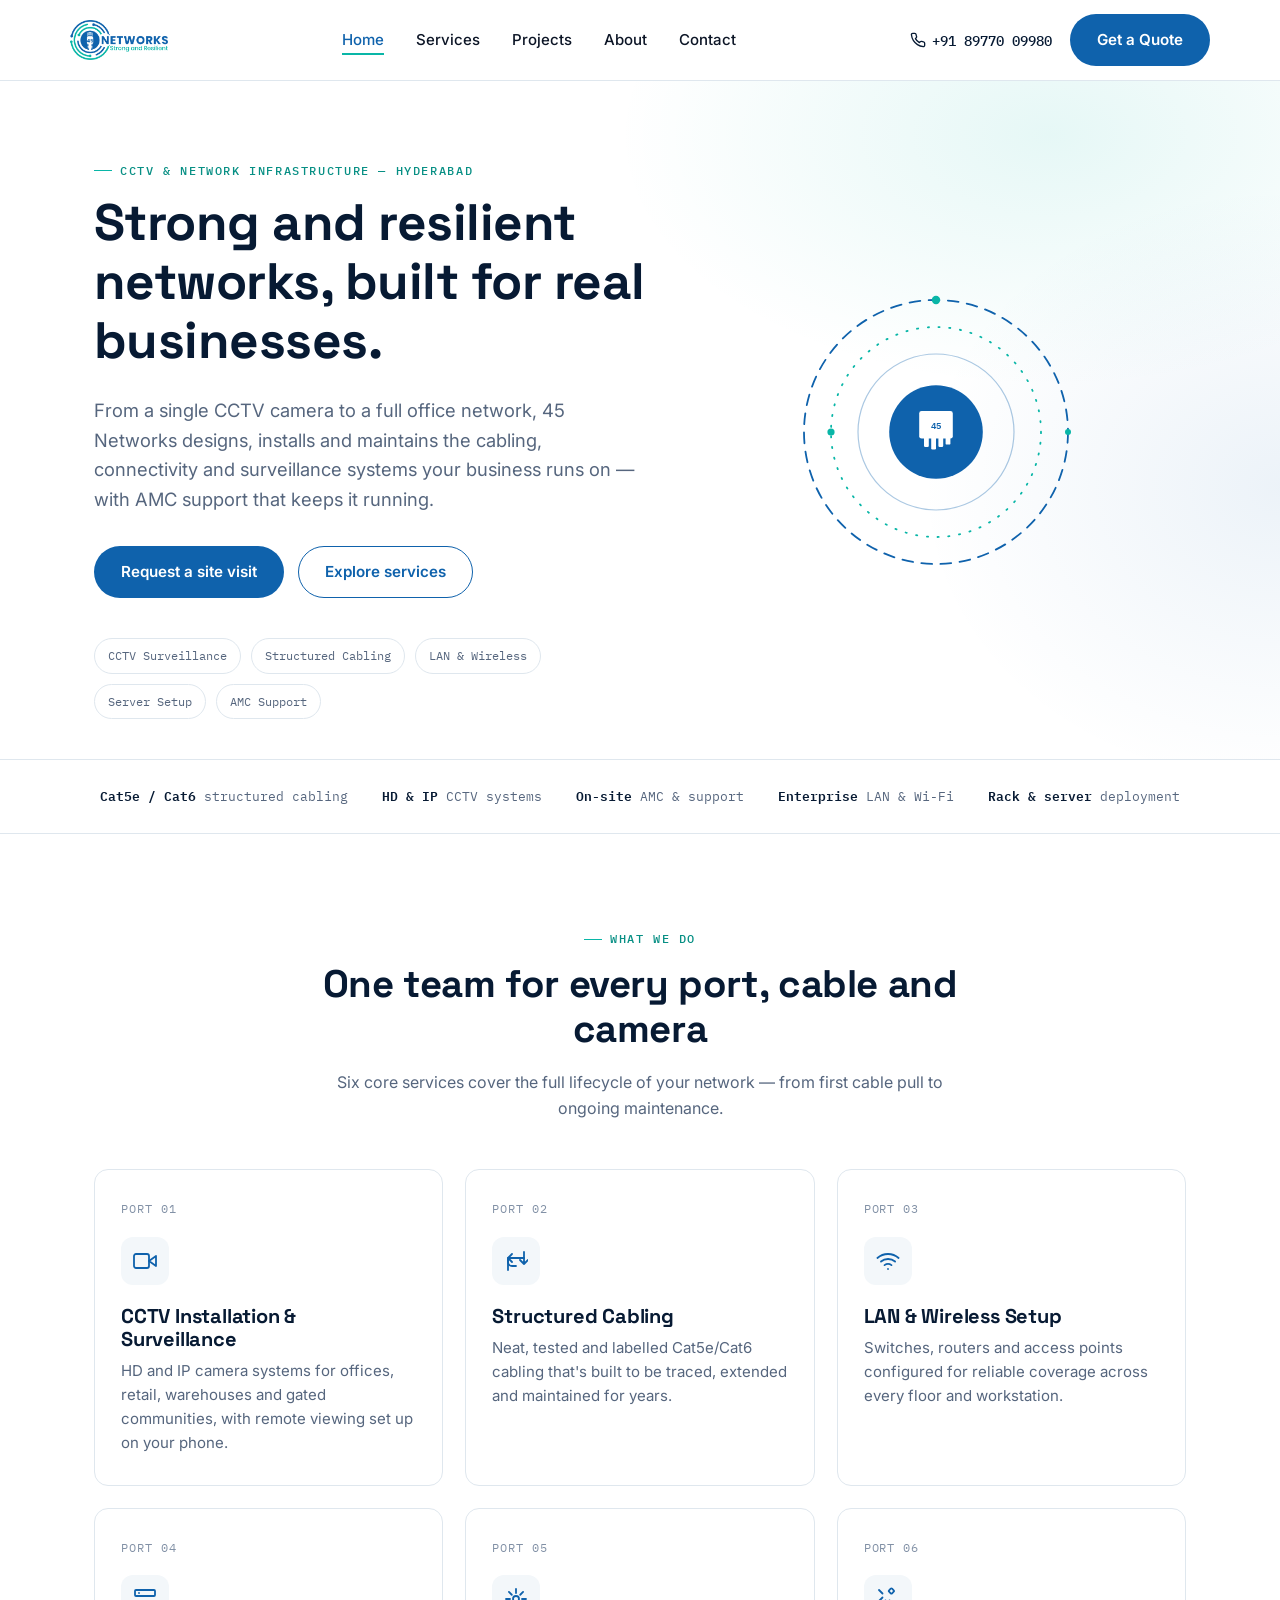
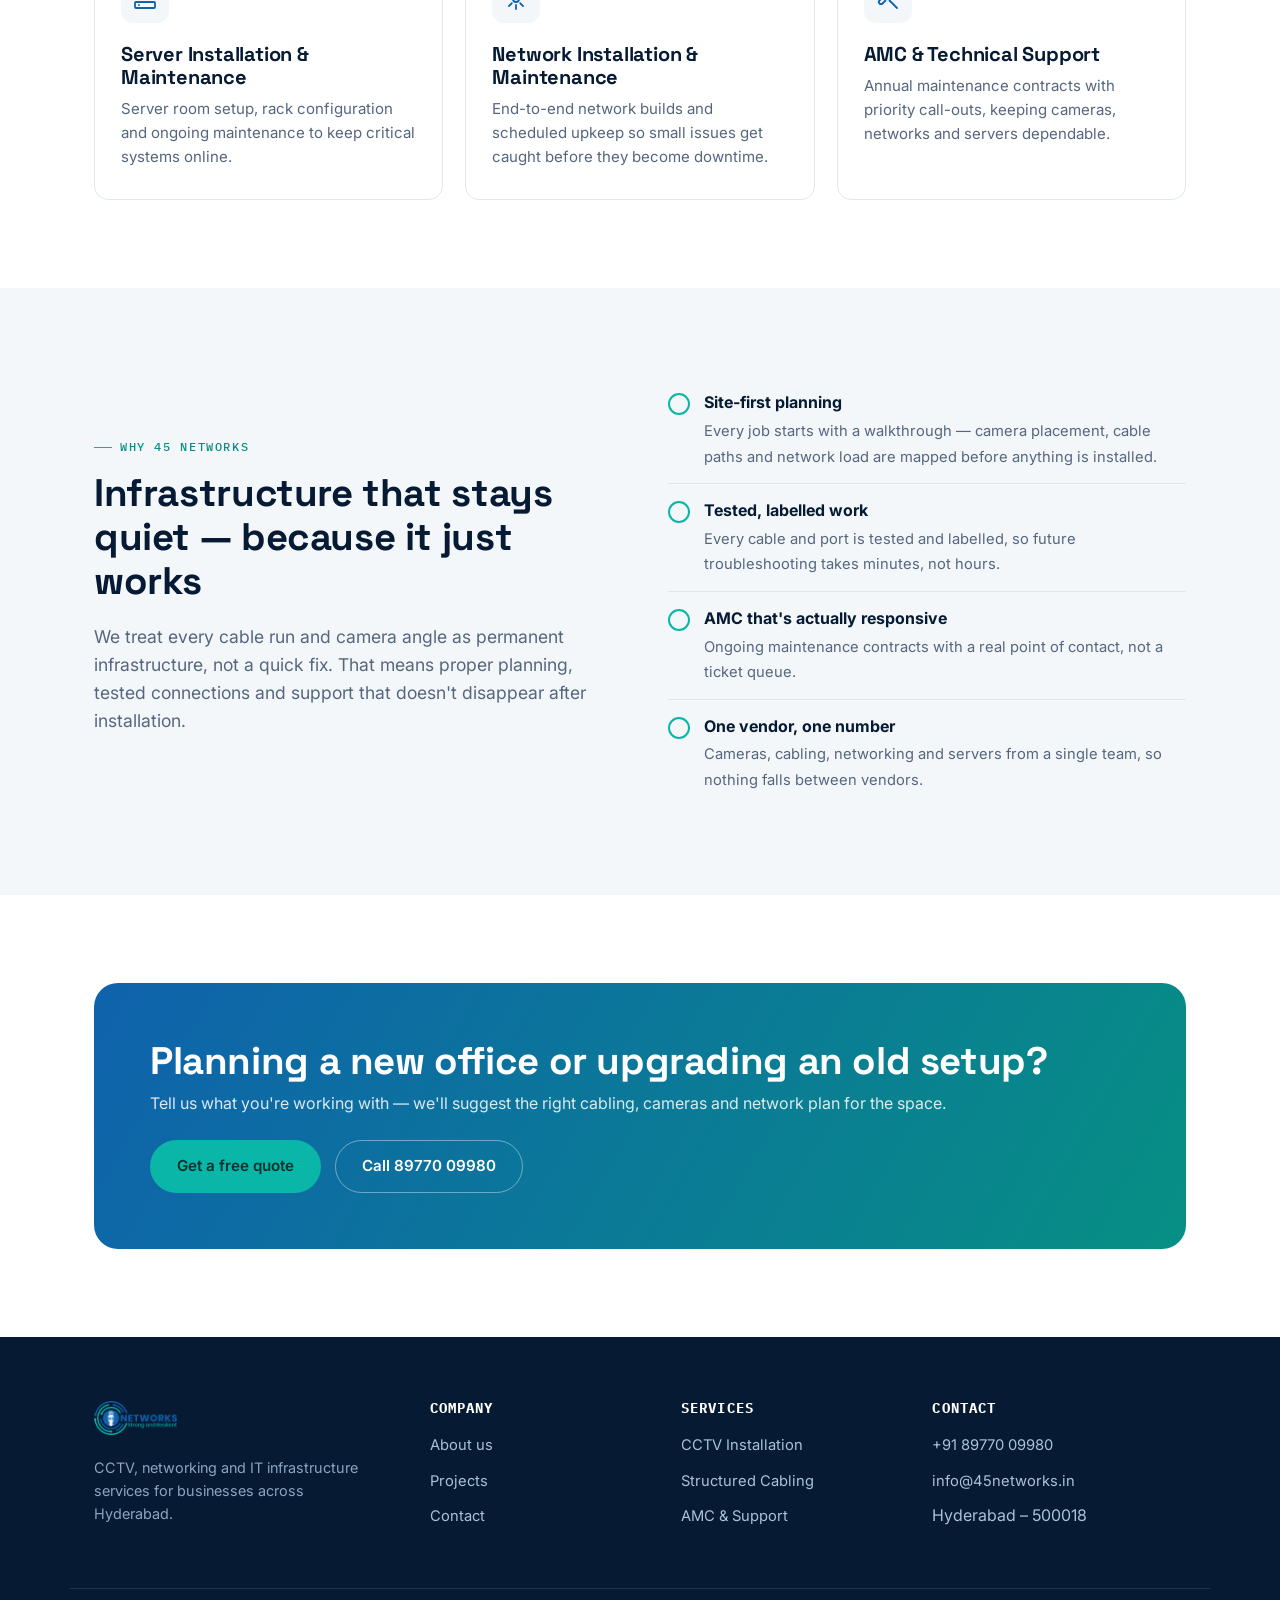
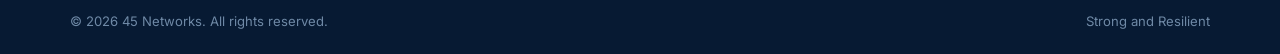
==== commit 3f664aa3: "Add files via upload" ====
--- a/index.html
+++ b/index.html
@@ -1,138 +1,251 @@
 <!DOCTYPE html>
 <html lang="en">
 <head>
-  <meta charset="UTF-8">
-  <meta name="viewport" content="width=device-width, initial-scale=1.0">
-  <title>45 Networks | Strong & Resilient IT Infrastructure</title>
-  <meta name="description" content="45 Networks delivers reliable networking, structured cabling, CCTV, fire alarm, wireless and IT infrastructure solutions.">
-  <link rel="stylesheet" href="css/style.css">
+<meta charset="UTF-8">
+<meta name="viewport" content="width=device-width, initial-scale=1.0">
+<title>45 Networks | CCTV, Networking &amp; IT Infrastructure — Hyderabad</title>
+<meta name="description" content="45 Networks provides CCTV installation, structured cabling, network setup, server installation and AMC support for businesses in Hyderabad. Strong and resilient infrastructure, built to last.">
+<link rel="icon" href="favicon.ico" sizes="any">
+<link rel="icon" type="image/png" sizes="16x16" href="assets/favicon-16.png">
+<link rel="icon" type="image/png" sizes="32x32" href="assets/favicon-32.png">
+<link rel="apple-touch-icon" sizes="180x180" href="assets/favicon-180.png">
+<link rel="preconnect" href="https://fonts.googleapis.com">
+<link href="https://fonts.googleapis.com/css2?family=Space+Grotesk:wght@500;600;700&family=Inter:wght@400;500;600;700&family=IBM+Plex+Mono:wght@500&display=swap" rel="stylesheet">
+<link rel="stylesheet" href="css/style.css">
 </head>
 <body>
+
 <header class="site-header">
-  <div class="container nav-wrap">
-    <a class="brand" href="index.html"><img src="images/logo.png" alt="45 Networks"></a>
-    <button class="menu-toggle" aria-label="Open menu">☰</button>
-    <nav class="nav" id="mainNav">
-      <a class="active" href="index.html">Home</a>
-      <a href="services.html">Services</a>
-      <a href="about.html">About</a>
-      <a href="contact.html" class="nav-cta">Request a Quote</a>
+  <div class="container nav">
+    <a href="index.html" class="brand"><img src="assets/logo-full.png" alt="45 Networks — Strong and Resilient"></a>
+    <nav>
+      <ul class="nav-links">
+        <li><a href="index.html">Home</a></li>
+        <li><a href="services.html">Services</a></li>
+        <li><a href="projects.html">Projects</a></li>
+        <li><a href="about.html">About</a></li>
+        <li><a href="contact.html">Contact</a></li>
+      </ul>
     </nav>
+    <div class="nav-cta">
+      <a class="nav-phone" href="tel:+918977009980">
+        <svg width="16" height="16" viewBox="0 0 24 24" fill="none" stroke="currentColor" stroke-width="2" stroke-linecap="round" stroke-linejoin="round"><path d="M22 16.92v3a2 2 0 0 1-2.18 2 19.79 19.79 0 0 1-8.63-3.07 19.5 19.5 0 0 1-6-6 19.79 19.79 0 0 1-3.07-8.67A2 2 0 0 1 4.11 2h3a2 2 0 0 1 2 1.72c.127.96.361 1.903.7 2.81a2 2 0 0 1-.45 2.11L8.09 9.91a16 16 0 0 0 6 6l1.27-1.27a2 2 0 0 1 2.11-.45c.907.339 1.85.573 2.81.7A2 2 0 0 1 22 16.92z"/></svg>
+        +91 89770 09980
+      </a>
+      <a class="btn btn-primary" href="contact.html">Get a Quote</a>
+      <button class="nav-toggle" aria-label="Toggle menu" aria-expanded="false"><span></span></button>
+    </div>
   </div>
 </header>
 
 <main>
-<section class="hero">
-  <div class="hero-glow"></div>
-  <div class="container hero-grid">
-    <div class="hero-copy">
-      <p class="eyebrow">45 NETWORKS • IT INFRASTRUCTURE & SECURITY</p>
-      <h1>Strong networks.<br><span>Resilient businesses.</span></h1>
-      <p class="hero-text">Professional networking, structured cabling, CCTV, wireless, fire alarm and IT infrastructure solutions built for reliability and long-term performance.</p>
-      <div class="hero-actions">
-        <a class="btn btn-primary" href="contact.html">Request a Quote <span>→</span></a>
-        <a class="btn btn-ghost" href="services.html">Explore Services</a>
-      </div>
-      <div class="trust-row">
-        <div><strong>Reliable</strong><small>Infrastructure</small></div>
-        <div><strong>Secure</strong><small>Solutions</small></div>
-        <div><strong>Responsive</strong><small>Support</small></div>
-      </div>
-    </div>
-    <div class="hero-card">
-      <div class="network-orbit orbit-1"></div>
-      <div class="network-orbit orbit-2"></div>
-      <div class="network-center"><div class="rj45">45</div><span>NETWORK<br>READY</span></div>
-      <div class="node node-a">LAN</div>
-      <div class="node node-b">CCTV</div>
-      <div class="node node-c">Wi-Fi</div>
-      <div class="node node-d">SECURITY</div>
-    </div>
-  </div>
-</section>
-
-<section class="section">
-  <div class="container">
-    <div class="section-heading">
-      <p class="eyebrow">WHAT WE DO</p>
-      <h2>Infrastructure that keeps your business connected.</h2>
-      <p>From the first cable to the final configuration, we focus on clean installation, dependable performance and practical support.</p>
-    </div>
-    <div class="service-grid">
-      <article class="service-card">
-        <div class="icon">⌁</div><h3>Network Installation</h3>
-        <p>LAN infrastructure, switching, routing, troubleshooting and network maintenance.</p>
-        <a href="services.html#network">Learn more →</a>
-      </article>
-      <article class="service-card">
-        <div class="icon">✦</div><h3>Structured Cabling</h3>
-        <p>Professional CAT6 structured cabling designed for organized and scalable networks.</p>
-        <a href="services.html#cabling">Learn more →</a>
-      </article>
-      <article class="service-card">
-        <div class="icon">◉</div><h3>CCTV & Surveillance</h3>
-        <p>Surveillance installation, camera configuration, recording systems and maintenance.</p>
-        <a href="services.html#cctv">Learn more →</a>
-      </article>
-      <article class="service-card">
-        <div class="icon">⌁</div><h3>LAN & Wireless</h3>
-        <p>Reliable Wi-Fi and enterprise LAN deployments for offices and commercial spaces.</p>
-        <a href="services.html#wireless">Learn more →</a>
-      </article>
-      <article class="service-card">
-        <div class="icon">◇</div><h3>Fire Alarm Systems</h3>
-        <p>Fire alarm installation and support focused on dependable safety infrastructure.</p>
-        <a href="services.html#fire">Learn more →</a>
-      </article>
-      <article class="service-card">
-        <div class="icon">↻</div><h3>AMC & Support</h3>
-        <p>Planned maintenance and responsive technical support to keep systems operational.</p>
-        <a href="services.html#amc">Learn more →</a>
-      </article>
-    </div>
-  </div>
-</section>
-
-<section class="split-section">
-  <div class="container split-grid">
-    <div class="visual-panel">
-      <div class="panel-label">45 NETWORKS</div>
-      <div class="panel-title">Built around<br><span>reliability.</span></div>
-      <div class="panel-lines"></div>
-    </div>
-    <div class="split-copy">
-      <p class="eyebrow">WHY 45 NETWORKS</p>
-      <h2>We connect technology to the way your business works.</h2>
-      <p>Our approach is simple: understand the requirement, design the right infrastructure, install it properly and provide support when you need it.</p>
-      <ul class="check-list">
-        <li>Clean and organized installations</li>
-        <li>Practical, scalable infrastructure</li>
-        <li>Security-conscious deployment</li>
-        <li>Maintenance and technical support</li>
-      </ul>
-      <a class="text-link" href="about.html">Discover 45 Networks →</a>
-    </div>
-  </div>
-</section>
-
-<section class="cta-section">
-  <div class="container cta-box">
-    <div><p class="eyebrow">READY TO GET STARTED?</p><h2>Let's build a stronger network.</h2><p>Tell us what you need and we'll help you plan the right solution.</p></div>
-    <a class="btn btn-primary" href="contact.html">Talk to 45 Networks →</a>
-  </div>
-</section>
+  <!-- HERO -->
+  <section class="hero">
+    <div class="container hero-grid">
+      <div class="hero-copy">
+        <p class="eyebrow">CCTV &amp; Network Infrastructure — Hyderabad</p>
+        <h1>Strong and resilient networks, built for real businesses.</h1>
+        <p class="lede">From a single CCTV camera to a full office network, 45 Networks designs, installs and maintains the cabling, connectivity and surveillance systems your business runs on — with AMC support that keeps it running.</p>
+        <div class="hero-actions">
+          <a href="contact.html" class="btn btn-primary">Request a site visit</a>
+          <a href="services.html" class="btn btn-outline">Explore services</a>
+        </div>
+        <div class="hero-tags">
+          <span>CCTV Surveillance</span>
+          <span>Structured Cabling</span>
+          <span>LAN &amp; Wireless</span>
+          <span>Server Setup</span>
+          <span>AMC Support</span>
+        </div>
+      </div>
+
+      <div class="signal-wrap" aria-hidden="true">
+        <svg viewBox="0 0 500 500">
+          <g class="spin-a">
+            <circle class="ring ring-blue" cx="250" cy="250" r="220" stroke-width="3" stroke-dasharray="18 14"/>
+            <circle class="pulse-dot" cx="250" cy="30" r="7"/>
+            <circle class="pulse-dot" cx="470" cy="250" r="5"/>
+          </g>
+          <g class="spin-b">
+            <circle class="ring ring-teal" cx="250" cy="250" r="175" stroke-width="3" stroke-dasharray="2 16"/>
+            <circle class="pulse-dot" cx="75" cy="250" r="6"/>
+          </g>
+          <circle class="ring ring-blue" cx="250" cy="250" r="130" stroke-width="2" opacity="0.35"/>
+          <circle class="port-core port-glow" cx="250" cy="250" r="78"/>
+          <g fill="#fff">
+            <rect x="222" y="215" width="56" height="46" rx="4"/>
+            <rect x="230" y="255" width="8" height="20" rx="2"/>
+            <rect x="242" y="255" width="8" height="24" rx="2"/>
+            <rect x="254" y="255" width="8" height="20" rx="2"/>
+            <rect x="266" y="255" width="8" height="16" rx="2"/>
+          </g>
+          <text x="250" y="245" text-anchor="middle" font-family="IBM Plex Mono, monospace" font-size="15" fill="#0f62ac" font-weight="600">45</text>
+        </svg>
+      </div>
+    </div>
+  </section>
+
+  <!-- TRUST STRIP -->
+  <div class="strip">
+    <div class="container strip-row">
+      <span><b>Cat5e / Cat6</b> structured cabling</span>
+      <span><b>HD &amp; IP</b> CCTV systems</span>
+      <span><b>On-site</b> AMC &amp; support</span>
+      <span><b>Enterprise</b> LAN &amp; Wi-Fi</span>
+      <span><b>Rack &amp; server</b> deployment</span>
+    </div>
+  </div>
+
+  <!-- SERVICES -->
+  <section id="services">
+    <div class="container">
+      <div class="section-head center">
+        <p class="eyebrow">What we do</p>
+        <h2>One team for every port, cable and camera</h2>
+        <p>Six core services cover the full lifecycle of your network — from first cable pull to ongoing maintenance.</p>
+      </div>
+
+      <div class="port-grid">
+        <div class="port-card reveal">
+          <span class="port-tag">PORT 01</span>
+          <div class="port-icon">
+            <svg viewBox="0 0 24 24" fill="none" stroke="currentColor" stroke-width="1.8" stroke-linecap="round" stroke-linejoin="round"><path d="M23 7 16 12l7 5V7Z"/><rect x="1" y="5" width="15" height="14" rx="2"/></svg>
+          </div>
+          <h3>CCTV Installation &amp; Surveillance</h3>
+          <p>HD and IP camera systems for offices, retail, warehouses and gated communities, with remote viewing set up on your phone.</p>
+        </div>
+
+        <div class="port-card reveal">
+          <span class="port-tag">PORT 02</span>
+          <div class="port-icon">
+            <svg viewBox="0 0 24 24" fill="none" stroke="currentColor" stroke-width="1.8" stroke-linecap="round" stroke-linejoin="round"><path d="M4 21V9m0 0 4-4m-4 4 4 4M20 3v12m0 0 4-4m-4 4-4-4" transform="translate(0,0)"/><path d="M4 9h16M4 9v4a4 4 0 0 0 4 4h4"/></svg>
+          </div>
+          <h3>Structured Cabling</h3>
+          <p>Neat, tested and labelled Cat5e/Cat6 cabling that's built to be traced, extended and maintained for years.</p>
+        </div>
+
+        <div class="port-card reveal">
+          <span class="port-tag">PORT 03</span>
+          <div class="port-icon">
+            <svg viewBox="0 0 24 24" fill="none" stroke="currentColor" stroke-width="1.8" stroke-linecap="round" stroke-linejoin="round"><path d="M5 12.55a11 11 0 0 1 14.08 0"/><path d="M1.42 9a16 16 0 0 1 21.16 0"/><path d="M8.53 16.11a6 6 0 0 1 6.95 0"/><line x1="12" y1="20" x2="12.01" y2="20"/></svg>
+          </div>
+          <h3>LAN &amp; Wireless Setup</h3>
+          <p>Switches, routers and access points configured for reliable coverage across every floor and workstation.</p>
+        </div>
+
+        <div class="port-card reveal">
+          <span class="port-tag">PORT 04</span>
+          <div class="port-icon">
+            <svg viewBox="0 0 24 24" fill="none" stroke="currentColor" stroke-width="1.8" stroke-linecap="round" stroke-linejoin="round"><rect x="2" y="3" width="20" height="6" rx="1"/><rect x="2" y="15" width="20" height="6" rx="1"/><line x1="6" y1="6" x2="6.01" y2="6"/><line x1="6" y1="18" x2="6.01" y2="18"/></svg>
+          </div>
+          <h3>Server Installation &amp; Maintenance</h3>
+          <p>Server room setup, rack configuration and ongoing maintenance to keep critical systems online.</p>
+        </div>
+
+        <div class="port-card reveal">
+          <span class="port-tag">PORT 05</span>
+          <div class="port-icon">
+            <svg viewBox="0 0 24 24" fill="none" stroke="currentColor" stroke-width="1.8" stroke-linecap="round" stroke-linejoin="round"><circle cx="12" cy="12" r="3"/><path d="M12 2v4M12 18v4M4.93 4.93l2.83 2.83M16.24 16.24l2.83 2.83M2 12h4M18 12h4M4.93 19.07l2.83-2.83M16.24 7.76l2.83-2.83"/></svg>
+          </div>
+          <h3>Network Installation &amp; Maintenance</h3>
+          <p>End-to-end network builds and scheduled upkeep so small issues get caught before they become downtime.</p>
+        </div>
+
+        <div class="port-card reveal">
+          <span class="port-tag">PORT 06</span>
+          <div class="port-icon">
+            <svg viewBox="0 0 24 24" fill="none" stroke="currentColor" stroke-width="1.8" stroke-linecap="round" stroke-linejoin="round"><path d="M14.7 6.3a1 1 0 0 0 1.4 0l1.6-1.6a1 1 0 0 0 0-1.4l-1.6-1.6a1 1 0 0 0-1.4 0L13.1 3.3a1 1 0 0 0 0 1.4Z"/><path d="m21 21-7.5-7.5"/><path d="m3 3 3.5 3.5"/><path d="m6.5 10.5-3 3a2.12 2.12 0 0 0 3 3l3-3"/></svg>
+          </div>
+          <h3>AMC &amp; Technical Support</h3>
+          <p>Annual maintenance contracts with priority call-outs, keeping cameras, networks and servers dependable.</p>
+        </div>
+      </div>
+    </div>
+  </section>
+
+  <!-- WHY US -->
+  <section class="section-alt">
+    <div class="container split">
+      <div>
+        <p class="eyebrow">Why 45 Networks</p>
+        <h2>Infrastructure that stays quiet — because it just works</h2>
+        <p class="lede">We treat every cable run and camera angle as permanent infrastructure, not a quick fix. That means proper planning, tested connections and support that doesn't disappear after installation.</p>
+      </div>
+      <ul class="ring-list">
+        <li>
+          <span class="ring-bullet"></span>
+          <div><strong>Site-first planning</strong><span>Every job starts with a walkthrough — camera placement, cable paths and network load are mapped before anything is installed.</span></div>
+        </li>
+        <li>
+          <span class="ring-bullet"></span>
+          <div><strong>Tested, labelled work</strong><span>Every cable and port is tested and labelled, so future troubleshooting takes minutes, not hours.</span></div>
+        </li>
+        <li>
+          <span class="ring-bullet"></span>
+          <div><strong>AMC that's actually responsive</strong><span>Ongoing maintenance contracts with a real point of contact, not a ticket queue.</span></div>
+        </li>
+        <li>
+          <span class="ring-bullet"></span>
+          <div><strong>One vendor, one number</strong><span>Cameras, cabling, networking and servers from a single team, so nothing falls between vendors.</span></div>
+        </li>
+      </ul>
+    </div>
+  </section>
+
+  <!-- CTA -->
+  <section>
+    <div class="container">
+      <div class="cta-banner reveal">
+        <div>
+          <h2>Planning a new office or upgrading an old setup?</h2>
+          <p>Tell us what you're working with — we'll suggest the right cabling, cameras and network plan for the space.</p>
+        </div>
+        <div class="cta-actions">
+          <a href="contact.html" class="btn btn-teal">Get a free quote</a>
+          <a href="tel:+918977009980" class="btn btn-ghost">Call 89770 09980</a>
+        </div>
+      </div>
+    </div>
+  </section>
 </main>
 
-<footer class="footer">
+<footer class="site-footer">
   <div class="container footer-grid">
-    <div><img src="images/logo.png" class="footer-logo" alt="45 Networks"><p>Strong and Resilient IT Infrastructure & Security Solutions.</p></div>
-    <div><h4>Company</h4><a href="about.html">About</a><a href="services.html">Services</a><a href="contact.html">Contact</a></div>
-    <div><h4>Services</h4><a href="services.html#network">Networking</a><a href="services.html#cabling">Structured Cabling</a><a href="services.html#cctv">CCTV</a></div>
-    <div><h4>Contact</h4><a href="mailto:info@45networks.in">info@45networks.in</a><a href="tel:+918977009980">+91 89770 09980</a><a href="contact.html">Hyderabad, Telangana</a></div>
-  </div>
-  <div class="container footer-bottom"><span>© 2026 45 Networks. All rights reserved.</span><span>Strong & Resilient.</span></div>
+    <div class="footer-brand">
+      <img src="assets/logo-full.png" alt="45 Networks">
+      <p>CCTV, networking and IT infrastructure services for businesses across Hyderabad.</p>
+    </div>
+    <div class="footer-col">
+      <h4>Company</h4>
+      <ul>
+        <li><a href="about.html">About us</a></li>
+        <li><a href="projects.html">Projects</a></li>
+        <li><a href="contact.html">Contact</a></li>
+      </ul>
+    </div>
+    <div class="footer-col">
+      <h4>Services</h4>
+      <ul>
+        <li><a href="services.html">CCTV Installation</a></li>
+        <li><a href="services.html">Structured Cabling</a></li>
+        <li><a href="services.html">AMC &amp; Support</a></li>
+      </ul>
+    </div>
+    <div class="footer-col">
+      <h4>Contact</h4>
+      <ul>
+        <li><a href="tel:+918977009980">+91 89770 09980</a></li>
+        <li><a href="mailto:info@45networks.in">info@45networks.in</a></li>
+        <li>Hyderabad – 500018</li>
+      </ul>
+    </div>
+  </div>
+  <div class="container footer-bottom">
+    <span>© <span id="year"></span> 45 Networks. All rights reserved.</span>
+    <span>Strong and Resilient</span>
+  </div>
 </footer>
-<a class="whatsapp" href="https://wa.me/918977009980" aria-label="WhatsApp">WA</a>
+
 <script src="js/main.js"></script>
 </body>
-</html>+</html>
--- a/css/style.css
+++ b/css/style.css
@@ -1,20 +1,612 @@
+/* ==========================================================================
+   45 NETWORKS — design tokens
+   Palette pulled directly from the logo:
+     blue #0f62ac / teal #09b6a7 / white
+   Signature motif: the logo's orbit rings + RJ45 port, reused as the
+   "signal ring" device throughout (section markers, port-numbered service
+   cards, ring bullets).
+   ========================================================================== */
+
 :root{
---blue:#1261ad;--blue2:#0b4f95;--teal:#08b5ad;--ink:#101820;--muted:#5d6975;--line:#dce5ed;--bg:#f6f9fc;--white:#fff;
---shadow:0 20px 60px rgba(16,34,53,.10);--radius:20px;
-}
-*{box-sizing:border-box}html{scroll-behavior:smooth}body{margin:0;font-family:Inter,ui-sans-serif,system-ui,-apple-system,BlinkMacSystemFont,"Segoe UI",sans-serif;color:var(--ink);background:#fff;line-height:1.6}
-a{color:inherit;text-decoration:none}.container{width:min(1180px,calc(100% - 40px));margin:auto}.site-header{position:sticky;top:0;z-index:20;background:rgba(255,255,255,.94);backdrop-filter:blur(14px);border-bottom:1px solid rgba(220,229,237,.8)}
-.nav-wrap{min-height:82px;display:flex;align-items:center;justify-content:space-between;gap:30px}.brand img{width:205px;display:block}.nav{display:flex;align-items:center;gap:28px;font-weight:650}.nav a{color:#27333e;position:relative}.nav a:not(.nav-cta):after{content:"";position:absolute;left:0;bottom:-8px;width:0;height:2px;background:var(--teal);transition:.25s}.nav a:hover:after,.nav a.active:not(.nav-cta):after{width:100%}.nav-cta{background:var(--ink);color:#fff!important;padding:12px 18px;border-radius:10px}.menu-toggle{display:none;border:0;background:transparent;font-size:28px}
-.hero{position:relative;overflow:hidden;background:linear-gradient(135deg,#f8fbff 0%,#edf7fb 100%);padding:88px 0 70px}.hero:before{content:"";position:absolute;right:-220px;top:-240px;width:600px;height:600px;border-radius:50%;background:radial-gradient(circle,rgba(8,181,173,.17),transparent 65%)}.hero-grid{display:grid;grid-template-columns:1.05fr .95fr;gap:70px;align-items:center}.eyebrow{font-size:12px;letter-spacing:.16em;font-weight:800;color:var(--blue);margin:0 0 14px}.hero h1,.page-hero h1{font-size:clamp(44px,6vw,76px);line-height:1.04;letter-spacing:-.045em;margin:0 0 24px}.hero h1 span,.page-hero h1 span{color:var(--blue)}.hero-text{font-size:18px;color:var(--muted);max-width:680px}.hero-actions{display:flex;gap:14px;margin:32px 0}.btn{display:inline-flex;align-items:center;justify-content:center;gap:12px;padding:14px 21px;border-radius:11px;font-weight:800;border:1px solid transparent;cursor:pointer}.btn-primary{background:var(--blue);color:#fff;box-shadow:0 10px 25px rgba(18,97,173,.2)}.btn-primary:hover{background:var(--blue2);transform:translateY(-1px)}.btn-ghost{border-color:#cdd9e4;background:#fff}.trust-row{display:flex;gap:36px;margin-top:42px}.trust-row div{display:grid}.trust-row strong{font-size:14px}.trust-row small{color:var(--muted)}.hero-card{height:450px;position:relative;border-radius:32px;background:linear-gradient(145deg,#0b4f95,#0b2747);box-shadow:var(--shadow);overflow:hidden}.hero-card:after{content:"";position:absolute;inset:0;background:linear-gradient(135deg,rgba(8,181,173,.2),transparent 50%)}.network-orbit{position:absolute;border:1px solid rgba(255,255,255,.18);border-radius:50%;left:50%;top:50%;transform:translate(-50%,-50%)}.orbit-1{width:290px;height:290px}.orbit-2{width:410px;height:410px;border-color:rgba(8,181,173,.25)}.network-center{position:absolute;left:50%;top:50%;transform:translate(-50%,-50%);display:flex;align-items:center;gap:14px;color:#fff;font-weight:800;z-index:2}.rj45{width:88px;height:110px;border-radius:18px;background:#fff;color:var(--blue);display:grid;place-items:center;font-size:30px;box-shadow:0 0 0 10px rgba(255,255,255,.08)}.node{position:absolute;padding:9px 13px;border-radius:999px;background:rgba(255,255,255,.1);border:1px solid rgba(255,255,255,.22);color:#fff;font-size:12px;font-weight:800;z-index:2}.node-a{left:12%;top:25%}.node-b{right:10%;top:28%}.node-c{left:16%;bottom:23%}.node-d{right:9%;bottom:22%}
-.section{padding:100px 0}.section-heading{max-width:760px;margin-bottom:45px}.section-heading h2,.split-copy h2,.story-grid h2,.values-section h2{font-size:clamp(32px,4vw,50px);line-height:1.1;letter-spacing:-.035em;margin:0 0 15px}.section-heading>p:last-child,.split-copy>p{color:var(--muted);font-size:17px}.service-grid{display:grid;grid-template-columns:repeat(3,1fr);gap:18px}.service-card{padding:30px;border:1px solid var(--line);border-radius:18px;background:#fff;transition:.25s}.service-card:hover{transform:translateY(-5px);box-shadow:var(--shadow);border-color:#c4d8e9}.icon{width:48px;height:48px;border-radius:14px;background:#eaf5ff;color:var(--blue);display:grid;place-items:center;font-size:25px;font-weight:900}.service-card h3{font-size:21px;margin:22px 0 8px}.service-card p{color:var(--muted);margin:0 0 18px}.service-card a,.text-link{color:var(--blue);font-weight:800}
-.split-section{background:var(--bg);padding:100px 0}.split-grid{display:grid;grid-template-columns:1fr 1fr;gap:80px;align-items:center}.visual-panel{min-height:470px;border-radius:28px;background:linear-gradient(145deg,#0b2747,#1261ad);color:#fff;position:relative;overflow:hidden;padding:44px}.panel-label{font-size:12px;letter-spacing:.16em;font-weight:800;color:#7de0da}.panel-title{font-size:54px;line-height:1.05;letter-spacing:-.04em;position:absolute;left:44px;bottom:70px}.panel-title span{color:#65ddd6}.panel-lines{position:absolute;width:400px;height:400px;border:1px solid rgba(255,255,255,.12);border-radius:50%;right:-140px;top:-80px;box-shadow:0 0 0 55px rgba(255,255,255,.03),0 0 0 110px rgba(255,255,255,.02)}
-.check-list{padding:0;list-style:none;display:grid;gap:13px;margin:25px 0}.check-list li:before{content:"✓";display:inline-grid;place-items:center;width:22px;height:22px;border-radius:50%;background:#e0f8f5;color:#008f89;margin-right:10px;font-weight:900}
-.cta-section{padding:70px 0}.cta-box{border-radius:24px;background:var(--ink);color:#fff;padding:48px 55px;display:flex;justify-content:space-between;align-items:center;gap:30px}.cta-box h2{font-size:38px;line-height:1.1;margin:0 0 8px}.cta-box p:not(.eyebrow){color:#b8c3ce;margin:0}.cta-box .eyebrow{color:#65ddd6}
-.footer{background:#08131f;color:#c7d1da;padding:70px 0 25px}.footer-grid{display:grid;grid-template-columns:1.5fr 1fr 1fr 1.2fr;gap:45px}.footer-logo{width:190px;filter:brightness(0) invert(1);opacity:.95}.footer p{color:#91a0ad;max-width:300px}.footer h4{color:#fff;margin-top:0}.footer a{display:block;color:#aab7c2;margin:9px 0}.footer a:hover{color:#65ddd6}.footer-bottom{border-top:1px solid #22313f;margin-top:45px;padding-top:22px;display:flex;justify-content:space-between;font-size:13px;color:#7f8d99}
-.page-hero{background:linear-gradient(135deg,#f8fbff,#eaf7f7);padding:95px 0 80px}.page-hero p:last-child{font-size:18px;color:var(--muted);max-width:700px}
-.services-list{padding-top:70px}.service-row{display:grid;grid-template-columns:120px 1fr;gap:40px;padding:55px 0;border-bottom:1px solid var(--line);scroll-margin-top:100px}.service-number{font-size:18px;font-weight:900;color:var(--teal)}.service-row h2{font-size:36px;margin:0 0 12px;letter-spacing:-.03em}.service-row p{color:var(--muted);max-width:800px;font-size:17px}.service-row ul{display:flex;flex-wrap:wrap;gap:10px 30px;padding:0;list-style:none;color:#344350;font-weight:650}.service-row li:before{content:"•";color:var(--teal);margin-right:8px}
-.story-grid{display:grid;grid-template-columns:.9fr 1.1fr;gap:90px}.story-grid p{color:var(--muted);font-size:18px}.values-section{padding:100px 0;background:var(--bg)}.values-grid{display:grid;grid-template-columns:repeat(4,1fr);gap:20px}.values-grid>div{background:#fff;border:1px solid var(--line);padding:28px;border-radius:18px}.values-grid b{color:var(--teal)}.values-grid h3{font-size:22px;margin:22px 0 7px}.values-grid p{color:var(--muted)}
-.contact-grid{display:grid;grid-template-columns:.8fr 1.2fr;gap:80px}.contact-info h2{font-size:42px;line-height:1.1;margin-top:0}.contact-item{border-top:1px solid var(--line);padding:18px 0}.contact-item span{display:block;font-size:11px;font-weight:900;letter-spacing:.15em;color:var(--muted);margin-bottom:4px}.contact-item a{color:var(--blue);font-weight:750}.quote-form{background:var(--bg);border:1px solid var(--line);padding:35px;border-radius:22px}.quote-form h2{margin-top:0}.quote-form label{display:grid;gap:6px;font-weight:700;font-size:14px;margin:15px 0}.quote-form input,.quote-form select,.quote-form textarea{font:inherit;padding:12px 14px;border:1px solid #cbd7e2;border-radius:10px;background:#fff;outline:none}.quote-form input:focus,.quote-form select:focus,.quote-form textarea:focus{border-color:var(--blue);box-shadow:0 0 0 3px rgba(18,97,173,.1)}.quote-form small{display:block;color:var(--muted);margin-top:12px}
-.whatsapp{position:fixed;right:22px;bottom:22px;width:56px;height:56px;border-radius:50%;background:#12b76a;color:#fff;display:grid;place-items:center;font-weight:900;box-shadow:0 12px 30px rgba(0,0,0,.2);z-index:30}
-@media(max-width:900px){.hero-grid,.split-grid,.story-grid,.contact-grid{grid-template-columns:1fr}.hero-card{height:390px}.service-grid{grid-template-columns:repeat(2,1fr)}.values-grid{grid-template-columns:repeat(2,1fr)}.footer-grid{grid-template-columns:repeat(2,1fr)}.cta-box{align-items:flex-start;flex-direction:column}.split-grid{gap:40px}}
-@media(max-width:680px){.container{width:min(100% - 28px,1180px)}.nav{display:none;position:absolute;left:14px;right:14px;top:76px;background:#fff;border:1px solid var(--line);padding:15px;border-radius:14px;box-shadow:var(--shadow);flex-direction:column;align-items:stretch}.nav.open{display:flex}.nav a{padding:10px}.menu-toggle{display:block}.brand img{width:175px}.hero{padding-top:60px}.hero h1,.page-hero h1{font-size:45px}.hero-actions{flex-direction:column}.btn{width:100%}.trust-row{gap:18px;flex-wrap:wrap}.service-grid,.values-grid,.footer-grid{grid-template-columns:1fr}.service-row{grid-template-columns:1fr;gap:8px}.service-row h2{font-size:29px}.visual-panel{min-height:360px}.panel-title{font-size:43px;left:30px}.cta-box{padding:35px 28px}.cta-box h2{font-size:31px}.footer-bottom{flex-direction:column;gap:8px}}
+  --blue: #0f62ac;
+  --blue-dark: #0a4a86;
+  --blue-deep: #071a33;
+  --teal: #09b6a7;
+  --teal-dark: #078f84;
+
+  --ink: #0c1526;
+  --slate: #56667e;
+  --slate-light: #8291a6;
+  --paper: #ffffff;
+  --mist: #f3f7fa;
+  --mist-2: #eaf1f6;
+  --line: #dfe7ee;
+
+  --font-display: 'Space Grotesk', sans-serif;
+  --font-body: 'Inter', sans-serif;
+  --font-mono: 'IBM Plex Mono', monospace;
+
+  --container: 1140px;
+  --radius: 14px;
+  --shadow: 0 20px 45px -25px rgba(7, 26, 51, 0.35);
+}
+
+*, *::before, *::after{ box-sizing: border-box; }
+html{ scroll-behavior: smooth; }
+@media (prefers-reduced-motion: reduce){
+  html{ scroll-behavior: auto; }
+  *, *::before, *::after{ animation-duration: 0.001ms !important; animation-iteration-count: 1 !important; transition-duration: 0.001ms !important; scroll-behavior: auto !important; }
+}
+
+body{
+  margin: 0;
+  font-family: var(--font-body);
+  color: var(--ink);
+  background: var(--paper);
+  line-height: 1.6;
+  -webkit-font-smoothing: antialiased;
+}
+
+h1, h2, h3, h4{
+  font-family: var(--font-display);
+  color: var(--blue-deep);
+  line-height: 1.15;
+  margin: 0 0 0.5em;
+  letter-spacing: -0.01em;
+}
+
+h1{ font-size: clamp(2.2rem, 4vw, 3.4rem); }
+h2{ font-size: clamp(1.7rem, 3vw, 2.4rem); }
+h3{ font-size: 1.25rem; }
+
+p{ margin: 0 0 1em; color: var(--slate); }
+
+a{ color: var(--blue); text-decoration: none; }
+
+.container{
+  max-width: var(--container);
+  margin: 0 auto;
+  padding: 0 24px;
+}
+
+.eyebrow{
+  font-family: var(--font-mono);
+  font-size: 0.72rem;
+  letter-spacing: 0.14em;
+  text-transform: uppercase;
+  color: var(--teal-dark);
+  display: inline-flex;
+  align-items: center;
+  gap: 8px;
+  margin-bottom: 14px;
+  font-weight: 500;
+}
+.eyebrow::before{
+  content: "";
+  width: 18px;
+  height: 1px;
+  background: var(--teal);
+  display: inline-block;
+}
+
+.lede{
+  font-size: 1.1rem;
+  max-width: 620px;
+}
+
+section{ padding: 88px 0; }
+.section-alt{ background: var(--mist); }
+.section-dark{ background: var(--blue-deep); color: #cfe0f2; }
+.section-dark h2, .section-dark h3{ color: #fff; }
+.section-dark p{ color: #a9c2db; }
+
+.section-head{
+  max-width: 640px;
+  margin: 0 0 48px;
+}
+.section-head.center{ margin-left: auto; margin-right: auto; text-align: center; }
+
+/* ---------- buttons ---------- */
+.btn{
+  display: inline-flex;
+  align-items: center;
+  gap: 8px;
+  font-family: var(--font-body);
+  font-weight: 600;
+  font-size: 0.95rem;
+  padding: 13px 26px;
+  border-radius: 999px;
+  border: 1.5px solid transparent;
+  cursor: pointer;
+  transition: transform 0.15s ease, box-shadow 0.15s ease, background 0.15s ease, color 0.15s ease;
+}
+.btn:active{ transform: scale(0.97); }
+.btn-primary{ background: var(--blue); color: #fff; }
+.btn-primary:hover{ background: var(--blue-dark); box-shadow: 0 10px 24px -10px rgba(15,98,172,0.55); }
+.btn-ghost{ border-color: rgba(255,255,255,0.4); color: #fff; }
+.btn-ghost:hover{ background: rgba(255,255,255,0.12); }
+.btn-outline{ border-color: var(--blue); color: var(--blue); background: transparent; }
+.btn-outline:hover{ background: var(--blue); color: #fff; }
+.btn-teal{ background: var(--teal); color: #04332f; }
+.btn-teal:hover{ background: var(--teal-dark); color: #fff; }
+:focus-visible{ outline: 2px solid var(--teal); outline-offset: 3px; }
+
+/* ==========================================================================
+   HEADER
+   ========================================================================== */
+.site-header{
+  position: sticky; top: 0; z-index: 100;
+  background: rgba(255,255,255,0.92);
+  backdrop-filter: blur(10px);
+  border-bottom: 1px solid var(--line);
+}
+.nav{
+  display: flex;
+  align-items: center;
+  justify-content: space-between;
+  padding: 14px 0;
+}
+.brand{
+  display: flex;
+  align-items: center;
+  gap: 10px;
+}
+.brand img{ height: 40px; display: block; }
+.nav-links{
+  display: flex;
+  align-items: center;
+  gap: 32px;
+  list-style: none;
+  margin: 0; padding: 0;
+}
+.nav-links a{
+  font-size: 0.94rem;
+  font-weight: 500;
+  color: var(--ink);
+  position: relative;
+  padding: 4px 0;
+}
+.nav-links a::after{
+  content: "";
+  position: absolute; left: 0; right: 100%; bottom: -2px;
+  height: 2px; background: var(--teal);
+  transition: right 0.2s ease;
+}
+.nav-links a:hover::after, .nav-links a.active::after{ right: 0; }
+.nav-links a.active{ color: var(--blue); }
+.nav-cta{ display: flex; align-items: center; gap: 18px; }
+.nav-phone{
+  font-family: var(--font-mono);
+  font-size: 0.9rem;
+  font-weight: 500;
+  color: var(--blue-deep);
+  display: flex; align-items: center; gap: 6px;
+}
+.nav-toggle{
+  display: none;
+  background: none; border: none; cursor: pointer;
+  width: 40px; height: 40px;
+  align-items: center; justify-content: center;
+}
+.nav-toggle span, .nav-toggle span::before, .nav-toggle span::after{
+  content: ""; display: block; width: 22px; height: 2px; background: var(--blue-deep);
+  position: relative; transition: 0.2s;
+}
+.nav-toggle span::before{ position: absolute; top: -7px; }
+.nav-toggle span::after{ position: absolute; top: 7px; }
+
+@media (max-width: 880px){
+  .nav-links{
+    position: fixed; inset: 68px 0 0 0;
+    background: #fff;
+    flex-direction: column;
+    padding: 32px 24px;
+    gap: 22px;
+    transform: translateY(-110%);
+    transition: transform 0.25s ease;
+    border-top: 1px solid var(--line);
+  }
+  .nav-links.open{ transform: translateY(0); }
+  .nav-phone{ display: none; }
+  .nav-toggle{ display: flex; }
+  body.menu-open{ overflow: hidden; }
+}
+
+/* ==========================================================================
+   HERO + signal-ring signature
+   ========================================================================== */
+.hero{
+  padding: 72px 0 40px;
+  background:
+    radial-gradient(720px 420px at 82% 8%, rgba(9,182,167,0.10), transparent 60%),
+    radial-gradient(600px 500px at 100% 60%, rgba(15,98,172,0.08), transparent 60%);
+}
+.hero-grid{
+  display: grid;
+  grid-template-columns: 1.05fr 0.95fr;
+  gap: 40px;
+  align-items: center;
+}
+.hero-copy p.lede{ font-size: 1.15rem; }
+.hero-actions{ display: flex; gap: 14px; margin-top: 32px; flex-wrap: wrap; }
+.hero-tags{
+  display: flex; flex-wrap: wrap; gap: 10px;
+  margin-top: 40px;
+}
+.hero-tags span{
+  font-family: var(--font-mono);
+  font-size: 0.75rem;
+  border: 1px solid var(--line);
+  padding: 7px 13px;
+  border-radius: 999px;
+  color: var(--slate);
+  background: #fff;
+}
+
+.signal-wrap{ position: relative; aspect-ratio: 1/1; max-width: 460px; margin: 0 auto; }
+.signal-wrap svg{ width: 100%; height: 100%; }
+.ring{ fill: none; stroke-linecap: round; }
+.ring-blue{ stroke: var(--blue); }
+.ring-teal{ stroke: var(--teal); }
+.pulse-dot{ fill: var(--teal); }
+@keyframes spin-cw{ to{ transform: rotate(360deg); } }
+@keyframes spin-ccw{ to{ transform: rotate(-360deg); } }
+.spin-a{ transform-origin: 250px 250px; animation: spin-cw 26s linear infinite; }
+.spin-b{ transform-origin: 250px 250px; animation: spin-ccw 34s linear infinite; }
+.port-core{ fill: var(--blue); }
+.port-glow{ animation: glow 3s ease-in-out infinite; }
+@keyframes glow{
+  0%, 100%{ opacity: 0.55; }
+  50%{ opacity: 1; }
+}
+
+/* ==========================================================================
+   TRUST / marquee strip
+   ========================================================================== */
+.strip{
+  border-top: 1px solid var(--line);
+  border-bottom: 1px solid var(--line);
+  padding: 26px 0;
+}
+.strip-row{
+  display: flex; flex-wrap: wrap; gap: 14px 34px;
+  align-items: center; justify-content: center;
+  font-family: var(--font-mono);
+  font-size: 0.82rem;
+  color: var(--slate);
+  text-align: center;
+}
+.strip-row b{ color: var(--blue-deep); font-weight: 600; }
+
+/* ==========================================================================
+   SERVICE / PORT cards
+   ========================================================================== */
+.port-grid{
+  display: grid;
+  grid-template-columns: repeat(3, 1fr);
+  gap: 22px;
+}
+.port-card{
+  background: #fff;
+  border: 1px solid var(--line);
+  border-radius: var(--radius);
+  padding: 30px 26px;
+  position: relative;
+  transition: transform 0.2s ease, box-shadow 0.2s ease, border-color 0.2s ease;
+}
+.port-card:hover{
+  transform: translateY(-4px);
+  box-shadow: var(--shadow);
+  border-color: transparent;
+}
+.port-tag{
+  font-family: var(--font-mono);
+  font-size: 0.72rem;
+  color: var(--slate-light);
+  letter-spacing: 0.08em;
+  display: block;
+  margin-bottom: 18px;
+}
+.port-icon{
+  width: 48px; height: 48px;
+  border-radius: 12px;
+  background: var(--mist);
+  display: flex; align-items: center; justify-content: center;
+  margin-bottom: 20px;
+  color: var(--blue);
+}
+.port-icon svg{ width: 24px; height: 24px; }
+.port-card h3{ margin-bottom: 8px; }
+.port-card p{ font-size: 0.94rem; margin-bottom: 0; }
+.port-card a.card-link{
+  display: inline-flex; align-items: center; gap: 6px;
+  font-size: 0.85rem; font-weight: 600; margin-top: 16px; color: var(--blue);
+}
+
+/* ==========================================================================
+   Why-us / feature rows
+   ========================================================================== */
+.feature-row{
+  display: grid;
+  grid-template-columns: repeat(4, 1fr);
+  gap: 24px;
+}
+.feature{ padding-top: 22px; border-top: 2px solid var(--teal); }
+.feature h3{ font-size: 1.05rem; }
+.feature p{ font-size: 0.92rem; }
+
+.split{
+  display: grid;
+  grid-template-columns: 1fr 1fr;
+  gap: 56px;
+  align-items: center;
+}
+.ring-list{ list-style: none; margin: 0; padding: 0; }
+.ring-list li{
+  display: flex; gap: 14px; align-items: flex-start;
+  padding: 14px 0;
+  border-bottom: 1px solid var(--line);
+}
+.ring-list li:last-child{ border-bottom: none; }
+.ring-list .ring-bullet{
+  width: 22px; height: 22px; flex: none;
+  border-radius: 50%; border: 2px solid var(--teal);
+  margin-top: 3px;
+}
+.ring-list strong{ color: var(--blue-deep); display: block; margin-bottom: 2px; }
+.ring-list span{ color: var(--slate); font-size: 0.92rem; }
+
+/* ==========================================================================
+   CTA banner
+   ========================================================================== */
+.cta-banner{
+  background: linear-gradient(120deg, var(--blue) 0%, var(--teal-dark) 100%);
+  border-radius: 24px;
+  padding: 56px;
+  display: flex; align-items: center; justify-content: space-between;
+  gap: 24px; flex-wrap: wrap;
+  color: #fff;
+}
+.cta-banner h2{ color: #fff; margin-bottom: 8px; }
+.cta-banner p{ color: rgba(255,255,255,0.85); margin-bottom: 0; }
+.cta-actions{ display: flex; gap: 14px; flex-wrap: wrap; }
+
+/* ==========================================================================
+   Portfolio / project gallery
+   ========================================================================== */
+.filter-row{
+  display: flex; flex-wrap: wrap; gap: 10px;
+  margin-bottom: 40px;
+}
+.filter-btn{
+  font-family: var(--font-mono);
+  font-size: 0.78rem;
+  border: 1px solid var(--line);
+  background: #fff;
+  padding: 9px 16px;
+  border-radius: 999px;
+  cursor: pointer;
+  color: var(--slate);
+  transition: 0.15s;
+}
+.filter-btn:hover{ border-color: var(--teal); color: var(--blue-deep); }
+.filter-btn.active{ background: var(--blue-deep); border-color: var(--blue-deep); color: #fff; }
+
+.project-grid{
+  display: grid;
+  grid-template-columns: repeat(3, 1fr);
+  gap: 26px;
+}
+.project-card{
+  border-radius: var(--radius);
+  overflow: hidden;
+  border: 1px solid var(--line);
+  background: #fff;
+  transition: transform 0.2s ease, box-shadow 0.2s ease;
+}
+.project-card:hover{ transform: translateY(-4px); box-shadow: var(--shadow); }
+.project-thumb{
+  aspect-ratio: 4/3;
+  position: relative;
+  display: flex; align-items: center; justify-content: center;
+  background: linear-gradient(135deg, var(--blue-deep), var(--blue) 55%, var(--teal-dark));
+  overflow: hidden;
+}
+.project-thumb svg{ width: 34%; height: 34%; opacity: 0.9; }
+.project-thumb::after{
+  content: "";
+  position: absolute; inset: 0;
+  background-image:
+    repeating-linear-gradient(0deg, rgba(255,255,255,0.06) 0 1px, transparent 1px 26px),
+    repeating-linear-gradient(90deg, rgba(255,255,255,0.06) 0 1px, transparent 1px 26px);
+}
+.project-body{ padding: 20px 22px 24px; }
+.project-cat{
+  font-family: var(--font-mono);
+  font-size: 0.7rem;
+  color: var(--teal-dark);
+  text-transform: uppercase;
+  letter-spacing: 0.08em;
+}
+.project-body h3{ margin: 6px 0 6px; font-size: 1.05rem; }
+.project-body p{ font-size: 0.88rem; margin: 0; }
+.project-note{
+  margin-top: 44px;
+  border: 1px dashed var(--line);
+  border-radius: var(--radius);
+  padding: 20px 24px;
+  font-size: 0.88rem;
+  color: var(--slate);
+  background: var(--mist);
+}
+
+/* ==========================================================================
+   About page
+   ========================================================================== */
+.about-hero{
+  display: grid;
+  grid-template-columns: 1.1fr 0.9fr;
+  gap: 48px;
+  align-items: center;
+}
+.value-grid{
+  display: grid;
+  grid-template-columns: repeat(3, 1fr);
+  gap: 22px;
+}
+.value-card{
+  background: #fff; border: 1px solid var(--line); border-radius: var(--radius);
+  padding: 26px;
+}
+.timeline{ position: relative; padding-left: 28px; }
+.timeline::before{
+  content: ""; position: absolute; left: 6px; top: 6px; bottom: 6px; width: 2px;
+  background: var(--line);
+}
+.timeline-item{ position: relative; padding-bottom: 32px; }
+.timeline-item:last-child{ padding-bottom: 0; }
+.timeline-item::before{
+  content: ""; position: absolute; left: -28px; top: 4px;
+  width: 12px; height: 12px; border-radius: 50%;
+  background: var(--paper); border: 2.5px solid var(--teal);
+}
+
+/* ==========================================================================
+   Contact page
+   ========================================================================== */
+.contact-grid{
+  display: grid;
+  grid-template-columns: 0.95fr 1.05fr;
+  gap: 48px;
+}
+.contact-card{
+  background: #fff; border: 1px solid var(--line); border-radius: var(--radius);
+  padding: 28px;
+  display: flex; gap: 16px; align-items: flex-start;
+  margin-bottom: 18px;
+}
+.contact-card .ic{
+  width: 42px; height: 42px; border-radius: 10px;
+  background: var(--mist); color: var(--blue);
+  display: flex; align-items: center; justify-content: center; flex: none;
+}
+.contact-card .ic svg{ width: 20px; height: 20px; }
+.contact-card h3{ font-size: 1rem; margin-bottom: 4px; }
+.contact-card p{ margin: 0; font-size: 0.92rem; }
+.contact-card a{ color: var(--ink); font-weight: 500; }
+.contact-card a:hover{ color: var(--blue); }
+
+.form-panel{
+  background: var(--blue-deep);
+  border-radius: 20px;
+  padding: 36px;
+  color: #fff;
+}
+.form-panel h2{ color: #fff; }
+.form-panel p{ color: #a9c2db; }
+.field{ margin-bottom: 18px; }
+.field label{
+  display: block; font-size: 0.82rem; margin-bottom: 7px; color: #cfe0f2;
+  font-family: var(--font-mono);
+}
+.field input, .field select, .field textarea{
+  width: 100%;
+  padding: 12px 14px;
+  border-radius: 10px;
+  border: 1px solid rgba(255,255,255,0.18);
+  background: rgba(255,255,255,0.06);
+  color: #fff;
+  font-family: var(--font-body);
+  font-size: 0.95rem;
+}
+.field input::placeholder, .field textarea::placeholder{ color: #7f97b3; }
+.field input:focus, .field select:focus, .field textarea:focus{
+  outline: none; border-color: var(--teal);
+}
+.field-row{ display: grid; grid-template-columns: 1fr 1fr; gap: 16px; }
+.map-frame{
+  border-radius: var(--radius); overflow: hidden; border: 1px solid var(--line);
+  margin-top: 28px;
+}
+.map-frame iframe{ width: 100%; height: 280px; border: 0; display: block; }
+
+/* ==========================================================================
+   FOOTER
+   ========================================================================== */
+.site-footer{ background: var(--blue-deep); color: #a9c2db; padding-top: 64px; }
+.footer-grid{
+  display: grid;
+  grid-template-columns: 1.4fr 1fr 1fr 1.2fr;
+  gap: 40px;
+  padding-bottom: 48px;
+  border-bottom: 1px solid rgba(255,255,255,0.1);
+}
+.footer-brand img{ height: 34px; margin-bottom: 14px; }
+.footer-brand p{ color: #8ba5c1; font-size: 0.9rem; max-width: 280px; }
+.footer-col h4{
+  color: #fff; font-size: 0.85rem; text-transform: uppercase;
+  letter-spacing: 0.08em; font-family: var(--font-mono); margin-bottom: 16px;
+}
+.footer-col ul{ list-style: none; margin: 0; padding: 0; }
+.footer-col li{ margin-bottom: 10px; }
+.footer-col a{ color: #a9c2db; font-size: 0.92rem; }
+.footer-col a:hover{ color: var(--teal); }
+.footer-bottom{
+  display: flex; justify-content: space-between; align-items: center;
+  padding: 22px 0; font-size: 0.82rem; color: #6f89a6; flex-wrap: wrap; gap: 10px;
+}
+
+/* ==========================================================================
+   Utility / reveal
+   ========================================================================== */
+.reveal{ opacity: 0; transform: translateY(18px); transition: opacity 0.6s ease, transform 0.6s ease; }
+.reveal.in{ opacity: 1; transform: none; }
+
+/* ==========================================================================
+   PAGE HEADER (interior pages)
+   ========================================================================== */
+.page-hero{
+  padding: 56px 0 60px;
+  background: var(--blue-deep);
+  color: #fff;
+  position: relative;
+  overflow: hidden;
+}
+.page-hero::before{
+  content: "";
+  position: absolute; right: -80px; top: -80px;
+  width: 320px; height: 320px; border-radius: 50%;
+  border: 2px solid rgba(9,182,167,0.35);
+}
+.page-hero::after{
+  content: "";
+  position: absolute; right: -20px; top: -20px;
+  width: 200px; height: 200px; border-radius: 50%;
+  border: 2px solid rgba(15,98,172,0.35);
+}
+.page-hero .eyebrow{ color: var(--teal); }
+.page-hero h1{ color: #fff; margin-bottom: 12px; }
+.page-hero p{ color: #a9c2db; max-width: 560px; }
+.breadcrumb{
+  font-family: var(--font-mono); font-size: 0.78rem; color: #7f97b3; margin-bottom: 18px;
+}
+.breadcrumb a{ color: #a9c2db; }
+
+/* ==========================================================================
+   RESPONSIVE
+   ========================================================================== */
+@media (max-width: 980px){
+  .hero-grid, .split, .about-hero, .contact-grid{ grid-template-columns: 1fr; }
+  .signal-wrap{ order: -1; max-width: 320px; }
+  .port-grid, .project-grid{ grid-template-columns: repeat(2, 1fr); }
+  .feature-row{ grid-template-columns: repeat(2, 1fr); }
+  .value-grid{ grid-template-columns: 1fr 1fr; }
+  .footer-grid{ grid-template-columns: 1fr 1fr; }
+}
+@media (max-width: 620px){
+  section{ padding: 60px 0; }
+  .port-grid, .project-grid, .value-grid, .footer-grid{ grid-template-columns: 1fr; }
+  .feature-row{ grid-template-columns: 1fr; }
+  .cta-banner{ padding: 36px 24px; flex-direction: column; align-items: flex-start; }
+  .field-row{ grid-template-columns: 1fr; }
+}
